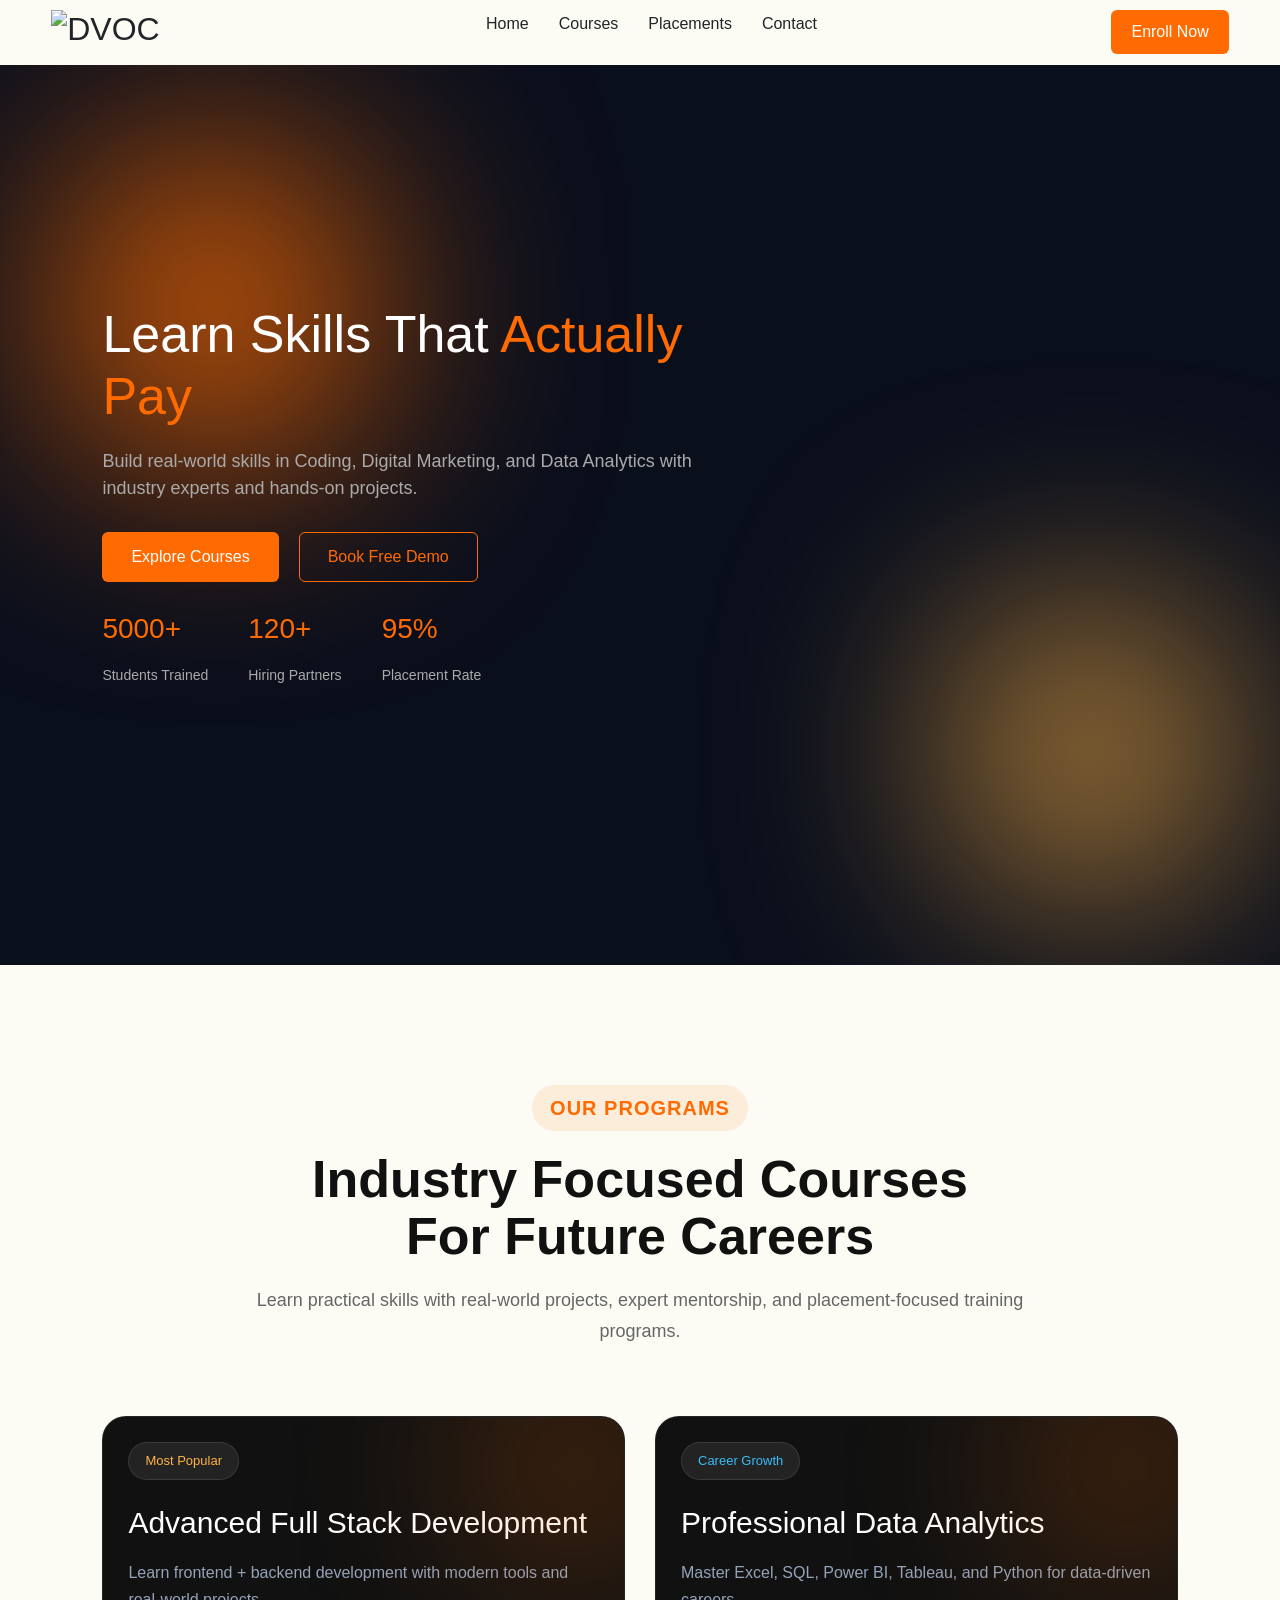
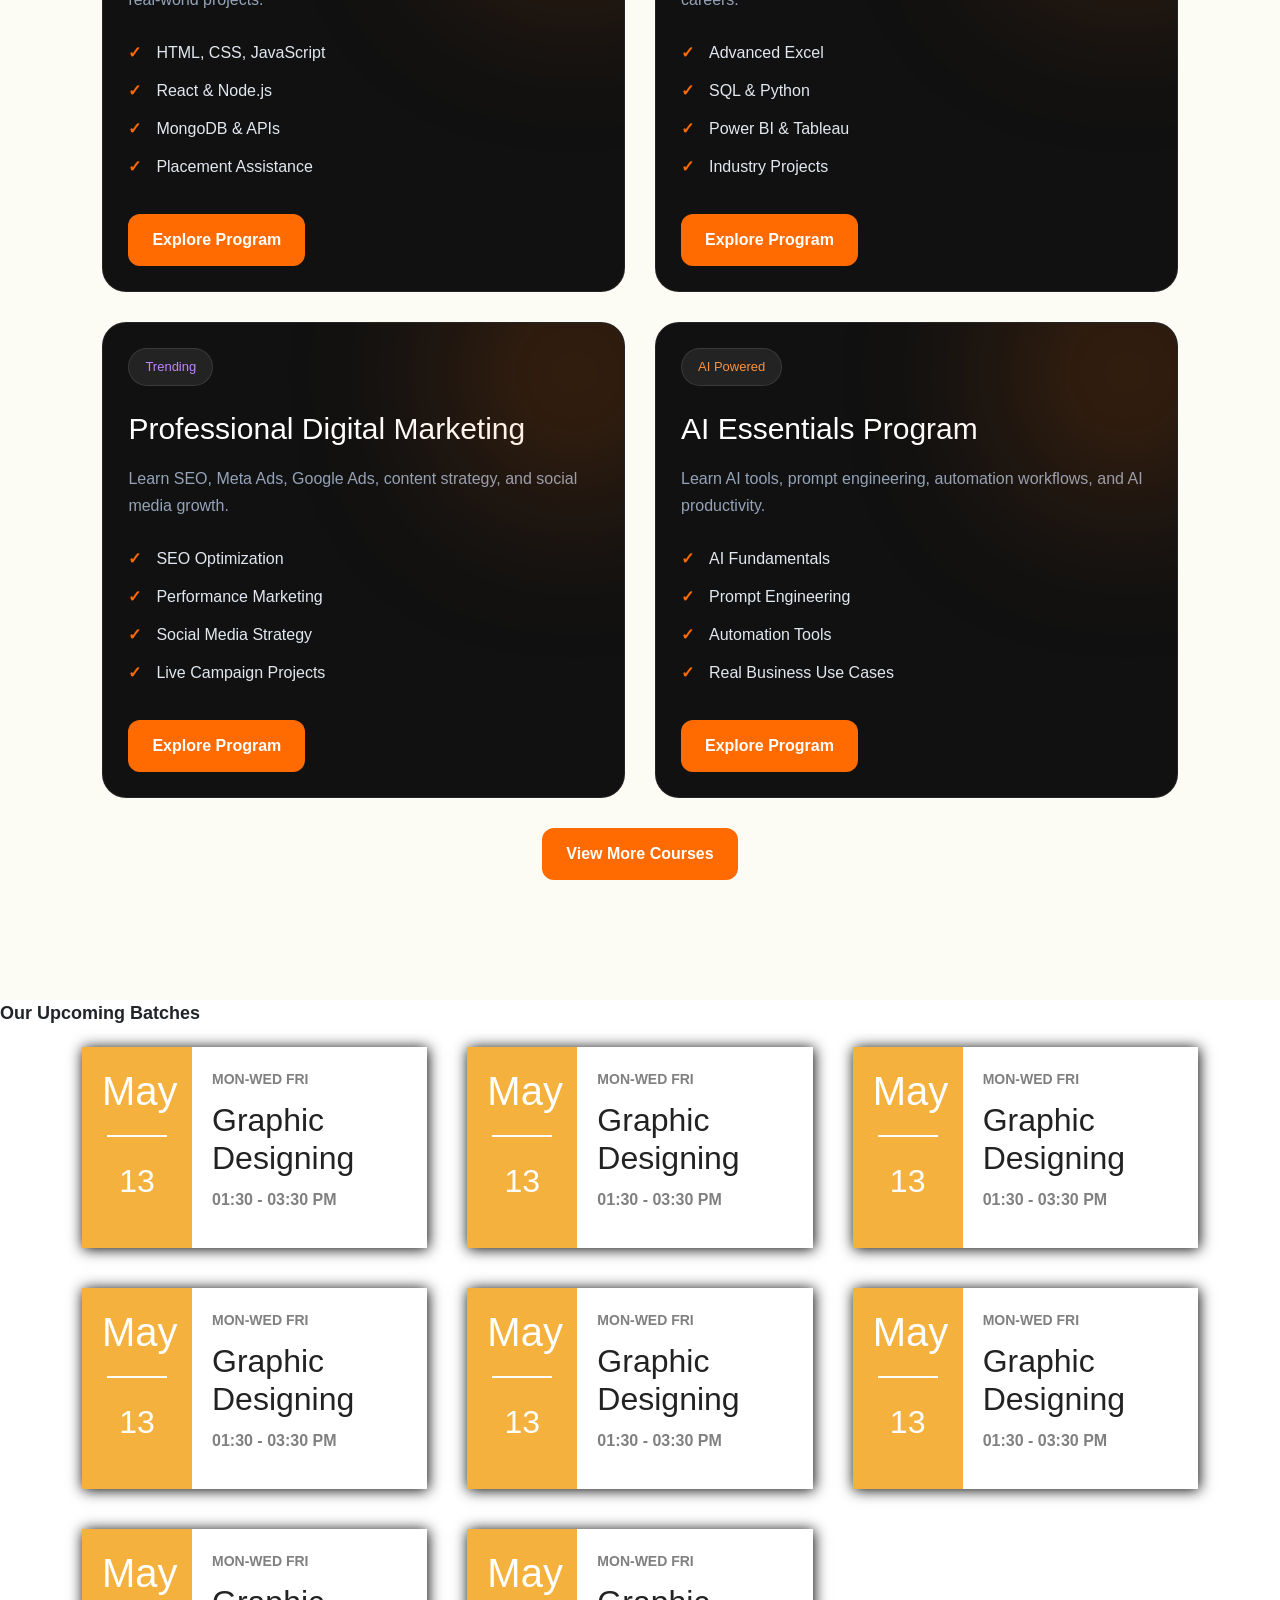
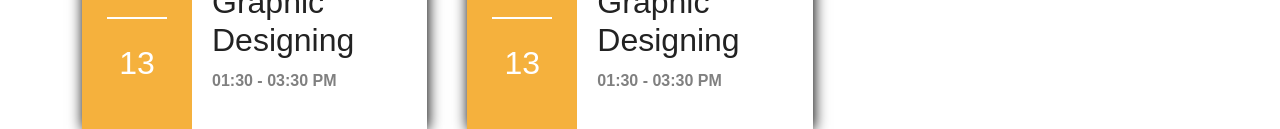
==== index.html @ ccff8cf5 "first commit" ====
<!doctype html>
<html lang="en">

<head>
  <meta charset="UTF-8" />
  <meta name="viewport" content="width=device-width, initial-scale=1.0" />
  <title>DVOC Institute</title>

  <!-- Google Font -->
  <link href="https://://fonts.googleapis.com/css2?family=Poppins:wght@300;400;600&display=swap" rel="stylesheet" />

  <!-- Bootstrap -->
  <link href="https://cdn.jsdelivr.net/npm/bootstrap@5.3.8/dist/css/bootstrap.min.css" rel="stylesheet" />

  <!-- Custom CSS -->
  <link rel="stylesheet" href="style.css" />
</head>

<body>
  <header>
    <!-- NAVBAR -->
    <nav class="navbar customContainer">
      <h2 class="logo">
        <img src="./assets/dvoc-LOGO_1-2-1024x877.png" alt="DVOC" />
      </h2>

      <ul class="nav-links">
        <li><a href="/">Home</a></li>
        <li><a href="/anotherPage.html">Courses</a></li>
        <li><a href="#">Placements</a></li>
        <li><a href="#">Contact</a></li>
      </ul>

      <a href="#" class="nav-btn">Enroll Now</a>
    </nav>
  </header>
  <!-- HERO SECTION -->
  <section class="hero">


    <!-- HERO CONTENT -->
    <div class="hero-container">
      <div class="hero-left">
        <h1>Learn Skills That <span>Actually Pay</span></h1>

        <p>
          Build real-world skills in Coding, Digital Marketing, and Data
          Analytics with industry experts and hands-on projects.
        </p>

        <!-- BUTTONS -->
        <div class="hero-buttons">
          <a href="#" class="btn primary">Explore Courses</a>
          <a href="#" class="btn secondary">Book Free Demo</a>
        </div>

        <!-- STATS -->
        <div class="hero-stats">
          <div>
            <h3>5000+</h3>
            <p>Students Trained</p>
          </div>

          <div>
            <h3>120+</h3>
            <p>Hiring Partners</p>
          </div>

          <div>
            <h3>95%</h3>
            <p>Placement Rate</p>
          </div>
        </div>
      </div>
    </div>

    <!-- BACKGROUND BLURS -->
    <div class="blur blur1"></div>
    <div class="blur blur2"></div>
  </section>

  <!-- COURSES SECTION -->
  <section class="courses">

    <div class="courses-top">
      <p class="tag">OUR PROGRAMS</p>
      <h2 class="section-title">
        Industry Focused Courses <br />
        For Future Careers
      </h2>

      <p class="section-subtitle">
        Learn practical skills with real-world projects, expert mentorship,
        and placement-focused training programs.
      </p>
    </div>

    <div class="courses-grid">

      <!-- CARD -->
      <div class="course-card">
        <div class="card-glow"></div>

        <span class="course-badge">Most Popular</span>

        <h3>Advanced Full Stack Development</h3>

        <p>
          Learn frontend + backend development with modern tools and
          real-world projects.
        </p>

        <ul>
          <li>HTML, CSS, JavaScript</li>
          <li>React & Node.js</li>
          <li>MongoDB & APIs</li>
          <li>Placement Assistance</li>
        </ul>

        <a href="#" class="course-btn">Explore Program</a>
      </div>

      <!-- CARD -->
      <div class="course-card">
        <div class="card-glow"></div>

        <span class="course-badge blue">Career Growth</span>

        <h3>Professional Data Analytics</h3>

        <p>
          Master Excel, SQL, Power BI, Tableau, and Python for data-driven
          careers.
        </p>

        <ul>
          <li>Advanced Excel</li>
          <li>SQL & Python</li>
          <li>Power BI & Tableau</li>
          <li>Industry Projects</li>
        </ul>

        <a href="#" class="course-btn">Explore Program</a>
      </div>

      <!-- CARD -->
      <div class="course-card">
        <div class="card-glow"></div>

        <span class="course-badge purple">Trending</span>

        <h3>Professional Digital Marketing</h3>

        <p>
          Learn SEO, Meta Ads, Google Ads, content strategy, and social media
          growth.
        </p>

        <ul>
          <li>SEO Optimization</li>
          <li>Performance Marketing</li>
          <li>Social Media Strategy</li>
          <li>Live Campaign Projects</li>
        </ul>

        <a href="#" class="course-btn">Explore Program</a>
      </div>

      <!-- CARD -->
      <div class="course-card">
        <div class="card-glow"></div>

        <span class="course-badge orange">AI Powered</span>

        <h3>AI Essentials Program</h3>

        <p>
          Learn AI tools, prompt engineering, automation workflows, and AI
          productivity.
        </p>

        <ul>
          <li>AI Fundamentals</li>
          <li>Prompt Engineering</li>
          <li>Automation Tools</li>
          <li>Real Business Use Cases</li>
        </ul>

        <a href="#" class="course-btn">Explore Program</a>
      </div>

    </div>
    <div class="moreCourses">
      <a href="./anotherPage.html" class="course-btn">
        View More Courses</a>
    </div>



  </section>


  <p class="batch-tag">Our Upcoming Batches</p>
  <!-- BATCHES -->
  <section class="batches container">


    <!-- CARD -->

    <div class="bat-card">
      <!-- LEFT DATE BOX -->
      <div class="date">

        <h1>May</h1>

        <div class="line"></div>

        <p>13</p>

      </div>

      <!-- RIGHT CONTENT -->
      <div class="content">

        <span>MON-WED FRI</span>

        <h2>Graphic Designing</h2>

        <p>01:30 - 03:30 PM</p>

      </div>
    </div>

    <div class="bat-card">
      <!-- LEFT DATE BOX -->
      <div class="date">

        <h1>May</h1>

        <div class="line"></div>

        <p>13</p>

      </div>


      <!-- RIGHT CONTENT -->
      <div class="content">

        <span>MON-WED FRI</span>

        <h2>Graphic Designing</h2>

        <p>01:30 - 03:30 PM</p>

      </div>
    </div>

    <div class="bat-card">

      <!-- LEFT DATE BOX -->
      <div class="date">

        <h1>May</h1>

        <div class="line"></div>

        <p>13</p>

      </div>

      <!-- RIGHT CONTENT -->
      <div class="content">

        <span>MON-WED FRI</span>

        <h2>Graphic Designing</h2>

        <p>01:30 - 03:30 PM</p>

      </div>

    </div>

    <div class="bat-card">
      <!-- LEFT DATE BOX -->
      <div class="date">

        <h1>May</h1>

        <div class="line"></div>

        <p>13</p>

      </div>

      <!-- RIGHT CONTENT -->
      <div class="content">

        <span>MON-WED FRI</span>

        <h2>Graphic Designing</h2>

        <p>01:30 - 03:30 PM</p>

      </div>
    </div>


    <div class="bat-card">
      <!-- LEFT DATE BOX -->
      <div class="date">

        <h1>May</h1>

        <div class="line"></div>

        <p>13</p>

      </div>

      <!-- RIGHT CONTENT -->
      <div class="content">

        <span>MON-WED FRI</span>

        <h2>Graphic Designing</h2>

        <p>01:30 - 03:30 PM</p>

      </div>
    </div>


    <div class="bat-card">
      <!-- LEFT DATE BOX -->
      <div class="date">

        <h1>May</h1>

        <div class="line"></div>

        <p>13</p>

      </div>

      <!-- RIGHT CONTENT -->
      <div class="content">

        <span>MON-WED FRI</span>

        <h2>Graphic Designing</h2>

        <p>01:30 - 03:30 PM</p>

      </div>
    </div>



    <div class="bat-card">
      <!-- LEFT DATE BOX -->
      <div class="date">

        <h1>May</h1>

        <div class="line"></div>

        <p>13</p>

      </div>

      <!-- RIGHT CONTENT -->
      <div class="content">

        <span>MON-WED FRI</span>

        <h2>Graphic Designing</h2>

        <p>01:30 - 03:30 PM</p>

      </div>
    </div>



    <div class="bat-card">
      <!-- LEFT DATE BOX -->
      <div class="date">

        <h1>May</h1>

        <div class="line"></div>

        <p>13</p>

      </div>

      <!-- RIGHT CONTENT -->
      <div class="content">

        <span>MON-WED FRI</span>

        <h2>Graphic Designing</h2>

        <p>01:30 - 03:30 PM</p>

      </div>
    </div>


  </section>

  <!-- Bootstrap JS -->
  <script src="https://cdn.jsdelivr.net/npm/bootstrap@5.3.8/dist/js/bootstrap.bundle.min.js"></script>
</body>

</html>
---- style.css ----
/* RESET */
* {
    margin: 0;
    padding: 0;
    box-sizing: border-box;
}


.root {
    --backgroundcolor: #ff6b00;
    --backgroundColor2: #ffb347;
    --backGroundColor3: #0a0f1c;
    --bgColor: #FCFBF4;
}

body {
    font-family: 'Poppins', sans-serif;
    overflow-x: hidden;
}

/* ================= HERO ================= */

.hero {
    position: relative;
    background: #0a0f1c;
    color: white;
    overflow: hidden;

    /* UPDATED */
    min-height: 100vh;

    display: flex;
    flex-direction: column;

}

/* NAVBAR */
header {
    position: sticky;
    top: 0;
    z-index: 100;
    background-color: #FCFBF4;
}

.navbar {
    display: flex;
    align-items: center;
    justify-content: space-between;
    z-index: 2;

}

.customContainer {
    margin-inline: 4vw;
}

.logo img {
    height: 90px;
}

.nav-links {
    display: flex;
    gap: 30px;
    list-style: none;
}

.nav-links a {
    text-decoration: none;
    color: inherit;
    transition: 0.3s;
}


.nav-links li a:hover {
    text-decoration: underline;
    font-weight: 500;
}



/* NAV BUTTON */
.nav-btn {
    background: #ff6b00;
    padding: 10px 20px;
    border-radius: 6px;
    text-decoration: none;
    color: white;
    font-weight: 500;
    transition: 0.3s;
}

.nav-btn:hover {
    background: #e65c00;
}

/* HERO CONTENT */
.hero-container {

    /* UPDATED */
    flex: 1;

    display: flex;
    align-items: center;

    padding: 40px 8vw 60px;
    position: relative;
    z-index: 2;
}

.hero-left {
    max-width: 600px;
}

.hero-left h1 {
    font-size: 52px;
    line-height: 1.2;
}

.hero-left span {
    color: #ff6b00;
}

.hero-left p {
    margin: 20px 0;
    color: #aaa;
    font-size: 18px;
}

/* BUTTONS */
.hero-buttons {
    display: flex;
    gap: 20px;
    margin: 30px 0;
    flex-wrap: wrap;
}

.btn {
    padding: 12px 28px;
    border-radius: 6px;
    text-decoration: none;
    font-weight: 500;
}

.primary {
    background: #ff6b00;
    color: white;
}

.primary:hover {
    background: #e65c00;
}

.secondary {
    border: 1px solid #ff6b00;
    color: #ff6b00;
}

.secondary:hover {
    background: #ff6b00;
    color: white;
}

/* STATS */
.hero-stats {
    display: flex;
    gap: 40px;
    margin-top: 20px;
    flex-wrap: wrap;
}

.hero-stats h3 {
    color: #ff6b00;
    font-size: 28px;
}

.hero-stats p {
    font-size: 14px;
    color: #aaa;
}

/* BACKGROUND BLUR */
.blur {
    position: absolute;
    border-radius: 50%;
    filter: blur(120px);
    z-index: 0;
}

.blur1 {
    width: 300px;
    height: 300px;
    background: #ff6b00;
    top: 10%;
    left: 5%;
}

.blur2 {
    width: 250px;
    height: 250px;
    background: #ffb347;
    bottom: 10%;
    right: 5%;
}

/* ================= COURSES ================= */

.courses {
    background: #FCFBF4;
    padding: 120px 8vw;
    position: relative;
    overflow: hidden;
}

/* TOP */
.courses-top {
    text-align: center;
    max-width: 800px;
    margin: auto;
    margin-bottom: 70px;
}

.tag {

    display: inline-block;
    background: rgba(255, 107, 0, 0.1);
    color: #ff6b00;
    padding: 8px 18px;
    border-radius: 100px;
    font-size: 20px;
    font-weight: 600;
    letter-spacing: 1px;
    margin-bottom: 20px;
}

.section-title {
    font-size: 52px;
    line-height: 1.1;
    font-weight: 700;
    color: #111;
}

.section-subtitle {
    margin-top: 20px;
    color: #666;
    font-size: 18px;
    line-height: 1.7;
}

/* GRID */
.courses-grid {
    display: grid;
    grid-template-columns: repeat(2, 1fr);
    gap: 30px;
}

/* CARD */
.course-card {
    position: relative;
    background-color: var(--backgroundcolor);
    background-color: var(--backgroundColor2);
    background-color: #111;
    color: white;
    border-radius: 24px;
    padding: 25px;
    overflow: hidden;
    transition: 0.4s ease;
    border: 1px solid rgba(255, 255, 255, 0.08);
}

.course-card:hover {
    transform: translateY(-8px);
}

/* GLOW */
.card-glow {
    position: absolute;
    width: 220px;
    height: 220px;
    background: rgba(255, 107, 0, 0.25);
    filter: blur(90px);
    top: -60px;
    right: -60px;
    border-radius: 50%;
}

/* BADGE */
.course-badge {
    display: inline-block;
    background: rgba(255, 255, 255, 0.08);
    padding: 8px 16px;
    border-radius: 100px;
    font-size: 13px;
    margin-bottom: 25px;
    color: #ffb347;
    border: 1px solid rgba(255, 255, 255, 0.1);
}

.course-badge.blue {
    color: #38bdf8;
}

.course-badge.purple {
    color: #c084fc;
}

.course-badge.orange {
    color: #fb923c;
}

/* TEXT */
.course-card h3 {
    font-size: 30px;
    margin-bottom: 18px;
    line-height: 1.2;
}

.course-card p {
    color: #94a3b8;
    line-height: 1.7;
    margin-bottom: 28px;
}

/* LIST */
.course-card ul {
    list-style: none;
    margin-bottom: 35px;
    padding-left: 0;
}

.course-card ul li {
    margin-bottom: 14px;
    color: #e2e8f0;
    position: relative;
    padding-left: 28px;
}

.course-card ul li::before {
    content: "✓";
    position: absolute;
    left: 0;
    color: #ff6b00;
    font-weight: bold;
}

/* Extra Courses Pagee */

.moreCourses {

    /* text-align: center;
    max-width: 800px;
    margin: auto;
    margin-bottom: 70px;


    text-align: center;
    background: #ff6b00;
    font-weight: 300;
    padding: 14px 10px;
    border-radius: 12px;
 */

    text-align: center;
    margin-top: 30px;

}

/* BUTTON */
.course-btn {
    display: inline-flex;
    align-items: center;
    justify-content: center;

    padding: 14px 24px;
    border-radius: 12px;

    background: #ff6b00;
    color: white;
    text-decoration: none;
    font-weight: 600;

    transition: 0.3s;
}

.course-btn:hover {
    background: #e65c00;
    transform: scale(1.03);
}


/* UpComing Batches */
.batches {
    width: 100%;
    display: grid;
    grid-template-columns: repeat(auto-fit, minmax(300px, 1fr));
    gap: 40px;
}

.bat-card {
    display: flex;
    box-shadow: 1px 1px 0.85rem black;
}

/* TOP TEXT */
.batch-tag {
    font-size: 18px;
    font-weight: bold;

    margin-bottom: 20px;
}


/* CARD */
.upcoming-batch {
    display: flex;

    width: 350px;

    background: white;

    border-radius: 8px;

    overflow: hidden;

    box-shadow: 0 4px 10px rgba(0, 0, 0, 0.1);
}


/* LEFT DATE BOX */
.date {
    background: #f5b13d;

    color: white;

    width: 110px;

    padding: 20px;

    text-align: center;
}


/* MONTH */
.date h1 {
    font-size: 40px;

    margin-bottom: 20px;
}


/* WHITE LINE */
.line {
    width: 60px;
    height: 2px;
    background: white;
    margin: 0 auto 20px;
}


/* DATE NUMBER */
.date p {
    font-size: 32px;
}


/* RIGHT CONTENT */
.content {
    padding: 20px;
    flex: 1;
}


/* DAYS TEXT */
.content span {
    font-size: 14px;
    color: gray;
    font-weight: bold;
}


/* TITLE */
.content h2 {
    font-size: 32px;
    margin: 10px 0;
    color: #222;
}


/* TIME */
.content p {
    color: gray;
    font-weight: bold;
}


/* RESPONSIVE */
@media(max-width: 992px) {

    .courses-grid {
        grid-template-columns: 1fr;
    }

    .section-title {
        font-size: 40px;
    }
}

@media(max-width: 768px) {

    .courses {
        padding: 80px 20px;
    }

    .section-title {
        font-size: 32px;
    }

    .section-subtitle {
        font-size: 16px;
    }

    .course-card {
        padding: 30px;
    }

    .course-card h3 {
        font-size: 24px;
    }
}

/* ================= RESPONSIVE ================= */

@media(max-width: 992px) {

    .hero-container {
        text-align: center;
        justify-content: center;
    }

    .hero-buttons {
        justify-content: center;
    }

    .hero-stats {
        justify-content: center;
    }

    .hero-left h1 {
        font-size: 40px;
    }
}

@media(max-width: 768px) {

    .hero {
        min-height: auto;
        padding-bottom: 60px;
    }

    .navbar {
        flex-direction: column;
        gap: 15px;
    }

    .nav-links {
        flex-wrap: wrap;
        justify-content: center;
        gap: 15px;
    }

    .hero-left h1 {
        font-size: 30px;
    }

    .hero-left p {
        font-size: 16px;
    }

    .courses {
        padding: 60px 20px;
    }

    .section-title {
        font-size: 26px;
    }

    .course-card {
        min-width: 240px;
    }
}

@media(max-width: 480px) {

    .hero-left h1 {
        font-size: 24px;
    }

    .nav-btn {
        padding: 8px 16px;
        font-size: 14px;
    }

    .hero-stats {
        gap: 20px;
    }

    .hero-stats h3 {
        font-size: 22px;
    }
}
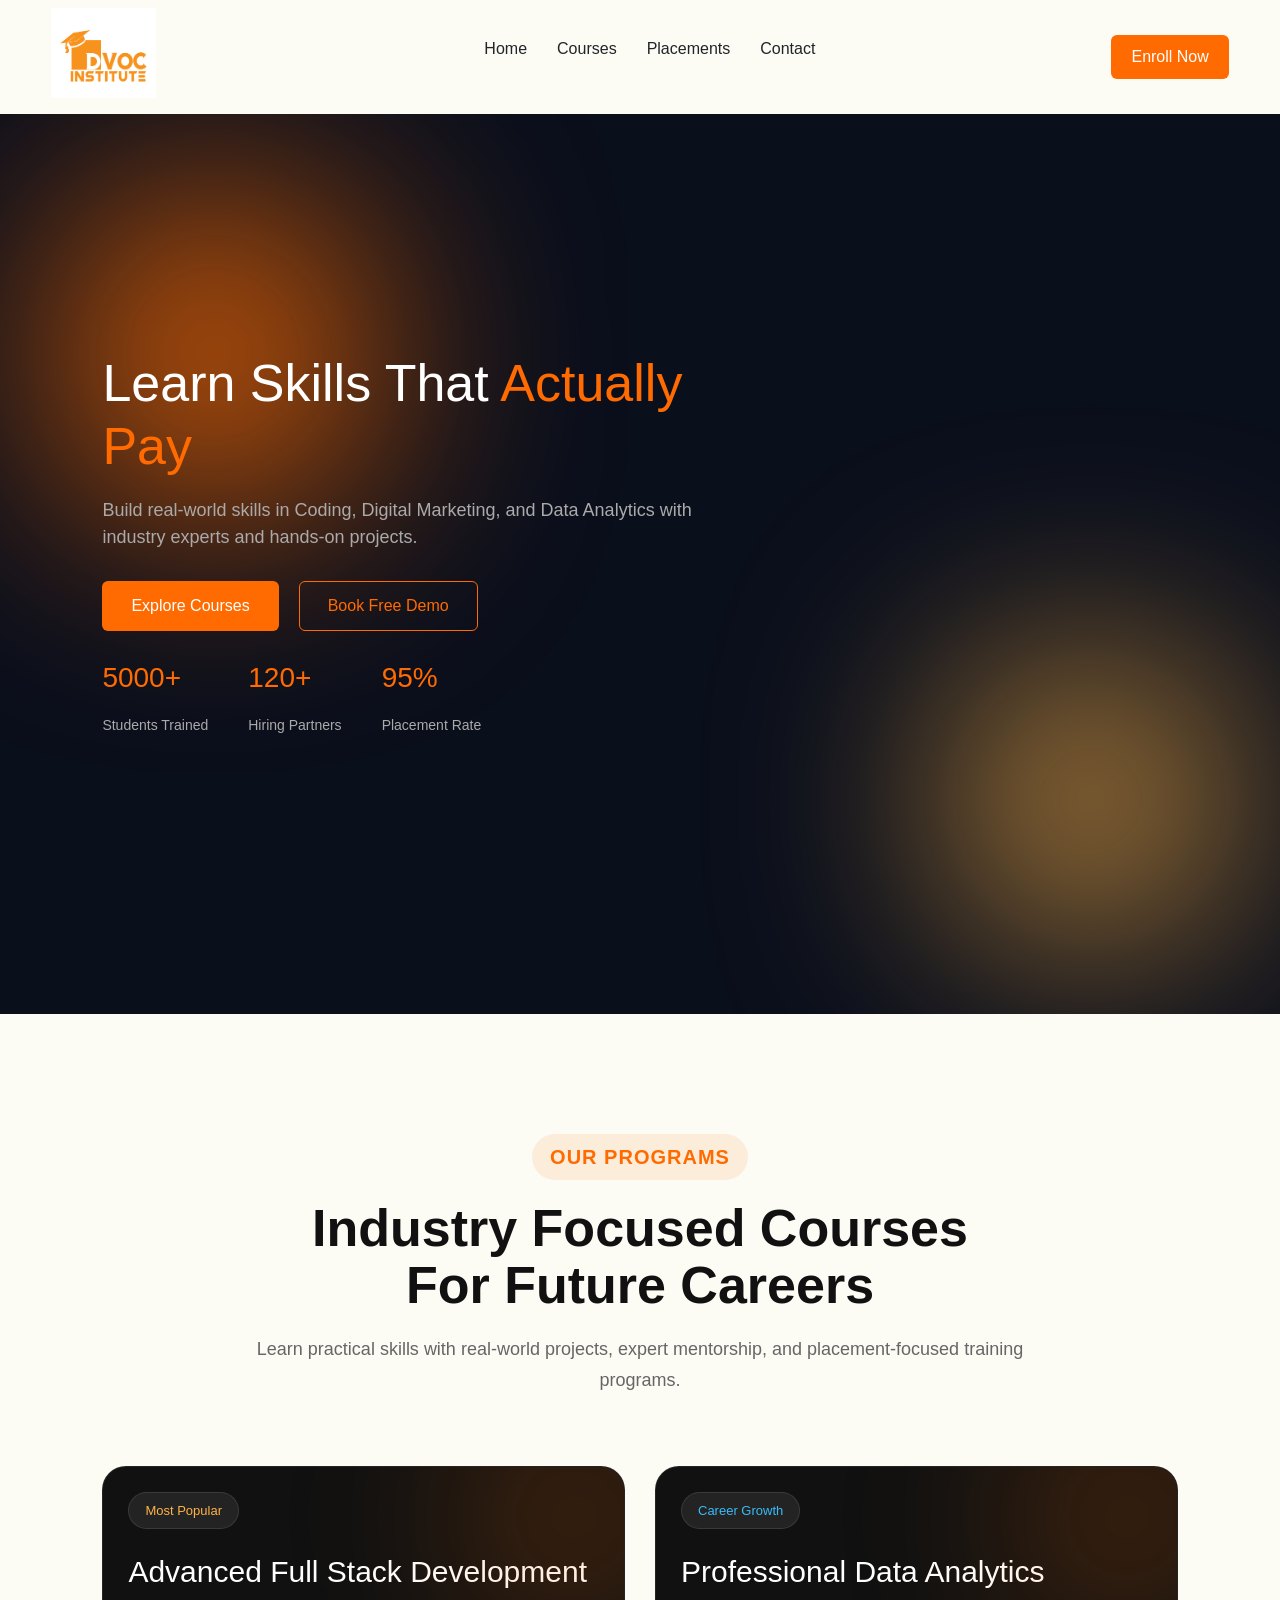
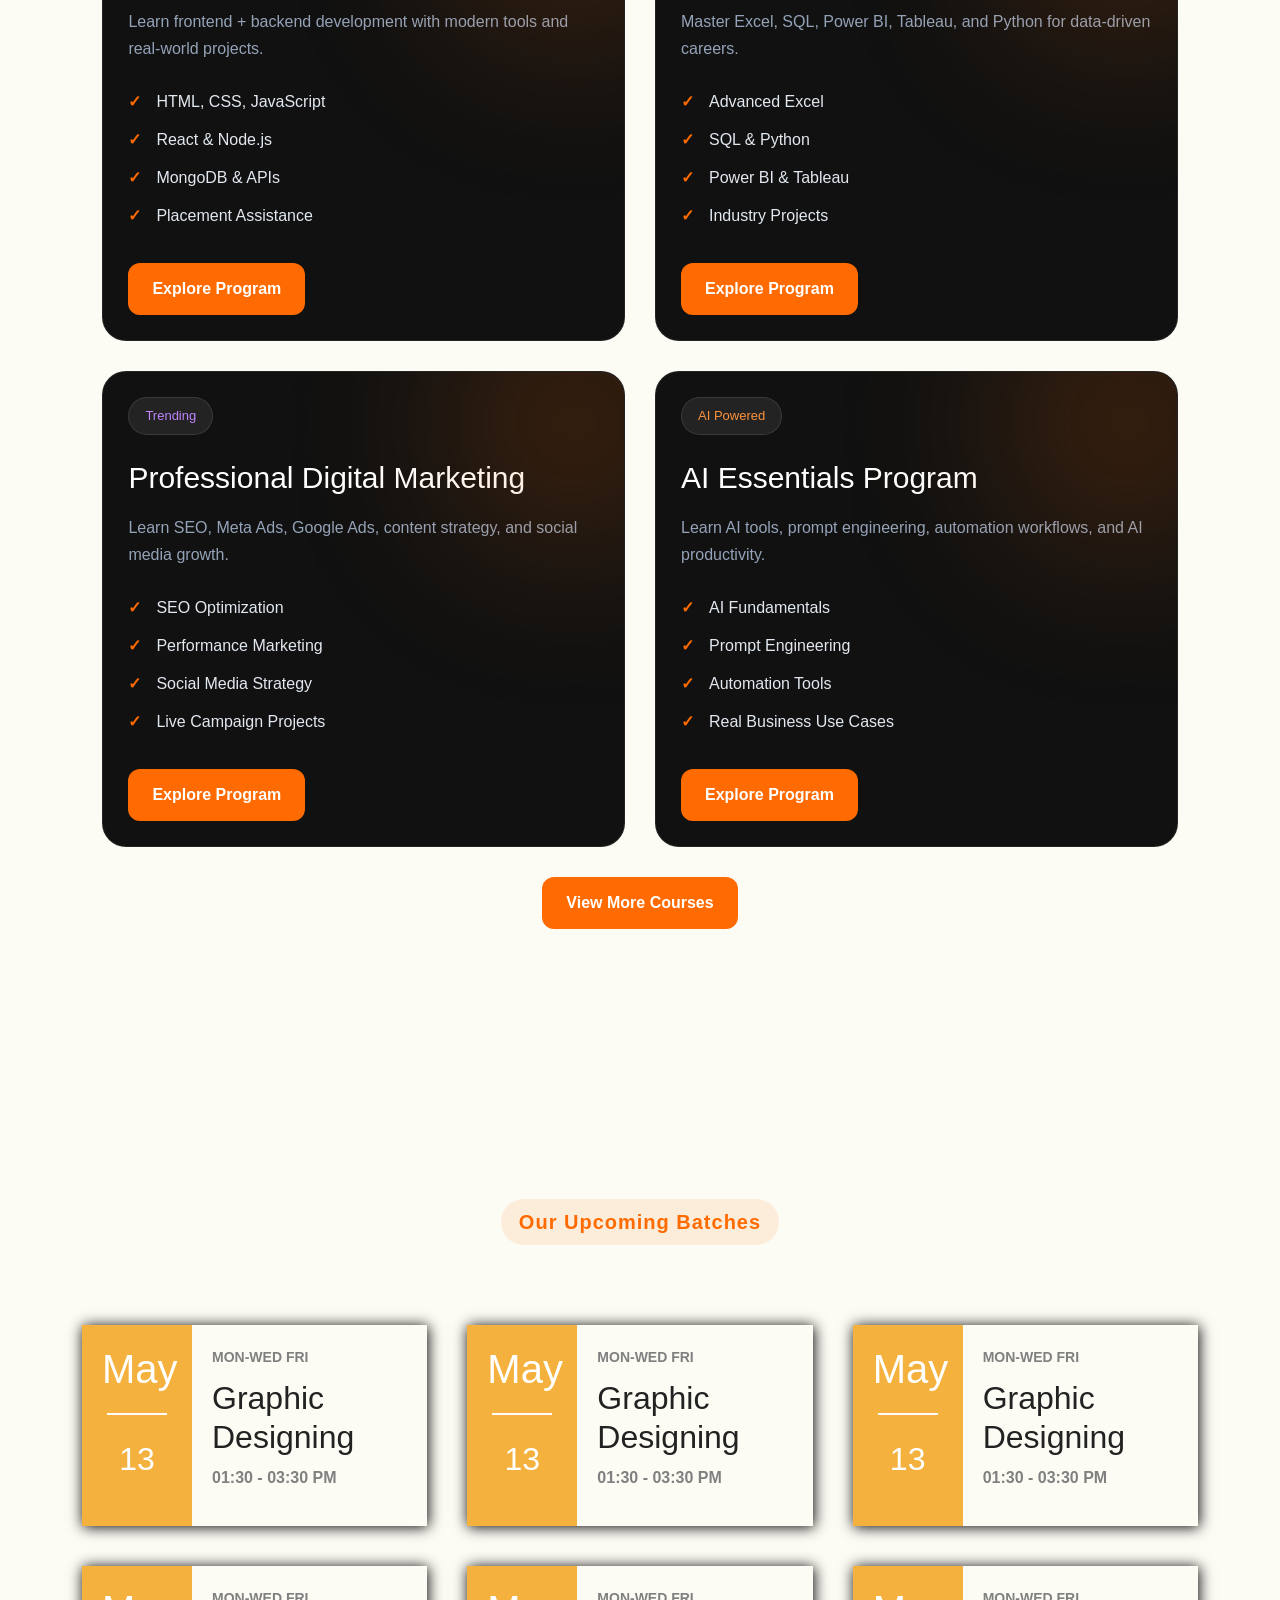
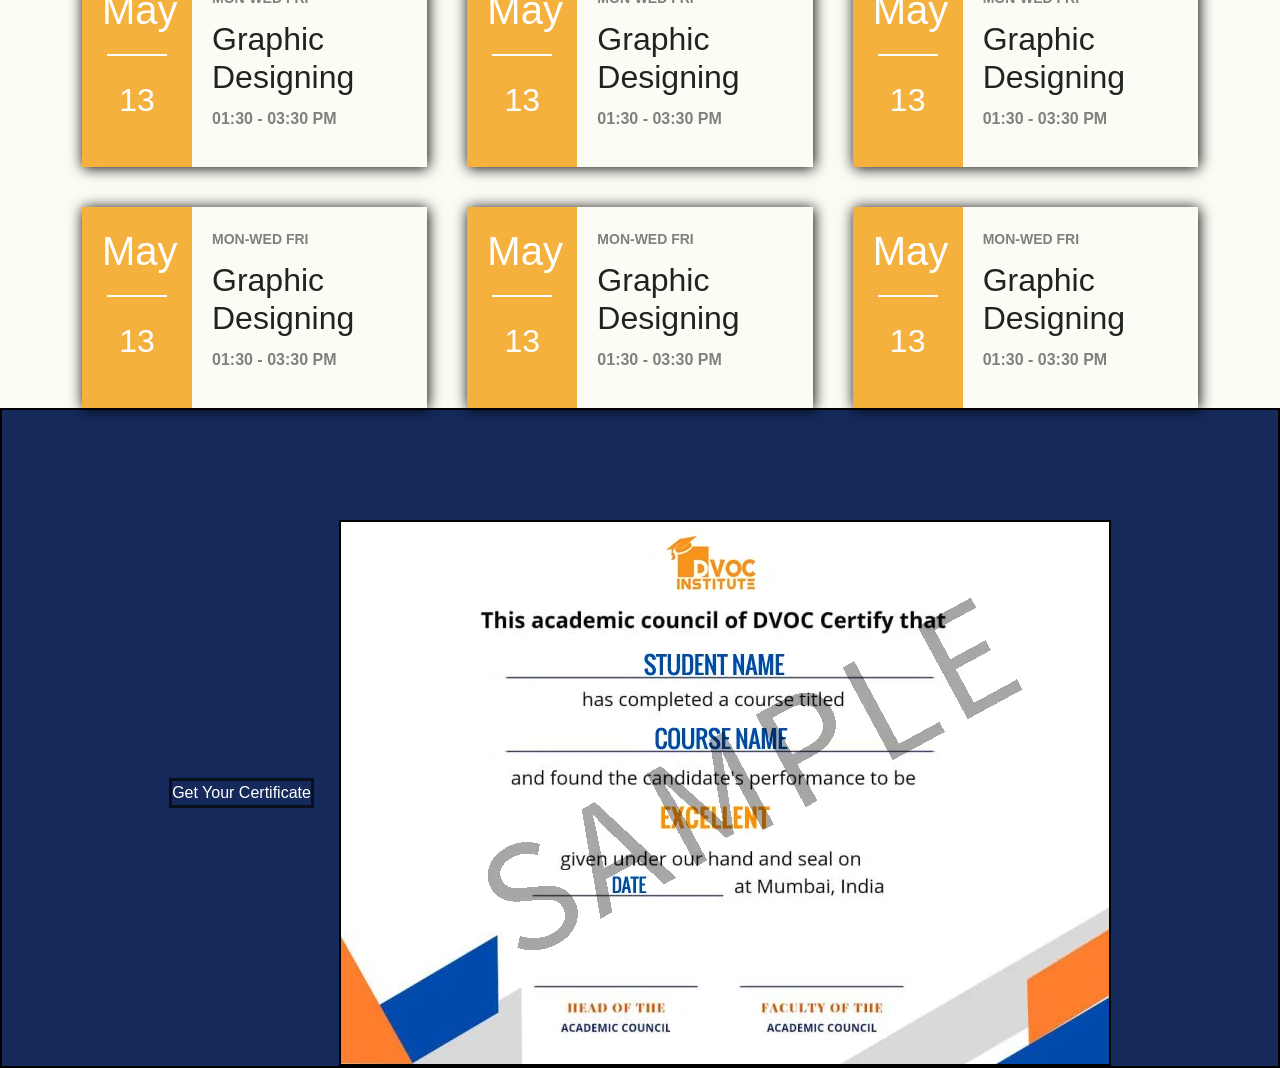
==== commit 9dd8d917: "Get your Certifcate base started" ====
--- a/index.html
+++ b/index.html
@@ -1,418 +1,359 @@
 <!doctype html>
 <html lang="en">
-
-<head>
-  <meta charset="UTF-8" />
-  <meta name="viewport" content="width=device-width, initial-scale=1.0" />
-  <title>DVOC Institute</title>
-
-  <!-- Google Font -->
-  <link href="https://://fonts.googleapis.com/css2?family=Poppins:wght@300;400;600&display=swap" rel="stylesheet" />
-
-  <!-- Bootstrap -->
-  <link href="https://cdn.jsdelivr.net/npm/bootstrap@5.3.8/dist/css/bootstrap.min.css" rel="stylesheet" />
-
-  <!-- Custom CSS -->
-  <link rel="stylesheet" href="style.css" />
-</head>
-
-<body>
-  <header>
-    <!-- NAVBAR -->
-    <nav class="navbar customContainer">
-      <h2 class="logo">
-        <img src="./assets/dvoc-LOGO_1-2-1024x877.png" alt="DVOC" />
-      </h2>
-
-      <ul class="nav-links">
-        <li><a href="/">Home</a></li>
-        <li><a href="/anotherPage.html">Courses</a></li>
-        <li><a href="#">Placements</a></li>
-        <li><a href="#">Contact</a></li>
-      </ul>
-
-      <a href="#" class="nav-btn">Enroll Now</a>
-    </nav>
-  </header>
-  <!-- HERO SECTION -->
-  <section class="hero">
-
-
-    <!-- HERO CONTENT -->
-    <div class="hero-container">
-      <div class="hero-left">
-        <h1>Learn Skills That <span>Actually Pay</span></h1>
-
-        <p>
-          Build real-world skills in Coding, Digital Marketing, and Data
-          Analytics with industry experts and hands-on projects.
+  <head>
+    <meta charset="UTF-8" />
+    <meta name="viewport" content="width=device-width, initial-scale=1.0" />
+    <title>DVOC Institute</title>
+
+    <!-- Google Font -->
+    <link
+      href="https://://fonts.googleapis.com/css2?family=Poppins:wght@300;400;600&display=swap"
+      rel="stylesheet"
+    />
+
+    <!-- Bootstrap -->
+    <link
+      href="https://cdn.jsdelivr.net/npm/bootstrap@5.3.8/dist/css/bootstrap.min.css"
+      rel="stylesheet"
+    />
+
+    <!-- Custom CSS -->
+    <link rel="stylesheet" href="style.css" />
+  </head>
+
+  <body>
+    <header>
+      <!-- NAVBAR -->
+      <nav class="navbar customContainer">
+        <h2 class="logo">
+          <img src="./assets/dvoc-LOGO_1-2-1024x877.png" alt="DVOC" />
+        </h2>
+
+        <ul class="nav-links">
+          <li><a href="/">Home</a></li>
+          <li><a href="/anotherPage.html">Courses</a></li>
+          <li><a href="#">Placements</a></li>
+          <li><a href="#">Contact</a></li>
+        </ul>
+
+        <a href="#" class="nav-btn">Enroll Now</a>
+      </nav>
+    </header>
+    <!-- HERO SECTION -->
+    <section class="hero">
+      <!-- HERO CONTENT -->
+      <div class="hero-container">
+        <div class="hero-left">
+          <h1>Learn Skills That <span>Actually Pay</span></h1>
+
+          <p>
+            Build real-world skills in Coding, Digital Marketing, and Data
+            Analytics with industry experts and hands-on projects.
+          </p>
+
+          <!-- BUTTONS -->
+          <div class="hero-buttons">
+            <a href="#" class="btn primary">Explore Courses</a>
+            <a href="#" class="btn secondary">Book Free Demo</a>
+          </div>
+
+          <!-- STATS -->
+          <div class="hero-stats">
+            <div>
+              <h3>5000+</h3>
+              <p>Students Trained</p>
+            </div>
+
+            <div>
+              <h3>120+</h3>
+              <p>Hiring Partners</p>
+            </div>
+
+            <div>
+              <h3>95%</h3>
+              <p>Placement Rate</p>
+            </div>
+          </div>
+        </div>
+      </div>
+
+      <!-- BACKGROUND BLURS -->
+      <div class="blur blur1"></div>
+      <div class="blur blur2"></div>
+    </section>
+
+    <!-- COURSES SECTION -->
+    <section class="courses">
+      <div class="courses-top">
+        <p class="tag">OUR PROGRAMS</p>
+        <h2 class="section-title">
+          Industry Focused Courses <br />
+          For Future Careers
+        </h2>
+
+        <p class="section-subtitle">
+          Learn practical skills with real-world projects, expert mentorship,
+          and placement-focused training programs.
         </p>
-
-        <!-- BUTTONS -->
-        <div class="hero-buttons">
-          <a href="#" class="btn primary">Explore Courses</a>
-          <a href="#" class="btn secondary">Book Free Demo</a>
-        </div>
-
-        <!-- STATS -->
-        <div class="hero-stats">
-          <div>
-            <h3>5000+</h3>
-            <p>Students Trained</p>
-          </div>
-
-          <div>
-            <h3>120+</h3>
-            <p>Hiring Partners</p>
-          </div>
-
-          <div>
-            <h3>95%</h3>
-            <p>Placement Rate</p>
-          </div>
-        </div>
-      </div>
-    </div>
-
-    <!-- BACKGROUND BLURS -->
-    <div class="blur blur1"></div>
-    <div class="blur blur2"></div>
-  </section>
-
-  <!-- COURSES SECTION -->
-  <section class="courses">
-
-    <div class="courses-top">
-      <p class="tag">OUR PROGRAMS</p>
-      <h2 class="section-title">
-        Industry Focused Courses <br />
-        For Future Careers
-      </h2>
-
-      <p class="section-subtitle">
-        Learn practical skills with real-world projects, expert mentorship,
-        and placement-focused training programs.
-      </p>
-    </div>
-
-    <div class="courses-grid">
-
-      <!-- CARD -->
-      <div class="course-card">
-        <div class="card-glow"></div>
-
-        <span class="course-badge">Most Popular</span>
-
-        <h3>Advanced Full Stack Development</h3>
-
-        <p>
-          Learn frontend + backend development with modern tools and
-          real-world projects.
-        </p>
-
-        <ul>
-          <li>HTML, CSS, JavaScript</li>
-          <li>React & Node.js</li>
-          <li>MongoDB & APIs</li>
-          <li>Placement Assistance</li>
-        </ul>
-
-        <a href="#" class="course-btn">Explore Program</a>
-      </div>
-
-      <!-- CARD -->
-      <div class="course-card">
-        <div class="card-glow"></div>
-
-        <span class="course-badge blue">Career Growth</span>
-
-        <h3>Professional Data Analytics</h3>
-
-        <p>
-          Master Excel, SQL, Power BI, Tableau, and Python for data-driven
-          careers.
-        </p>
-
-        <ul>
-          <li>Advanced Excel</li>
-          <li>SQL & Python</li>
-          <li>Power BI & Tableau</li>
-          <li>Industry Projects</li>
-        </ul>
-
-        <a href="#" class="course-btn">Explore Program</a>
-      </div>
-
-      <!-- CARD -->
-      <div class="course-card">
-        <div class="card-glow"></div>
-
-        <span class="course-badge purple">Trending</span>
-
-        <h3>Professional Digital Marketing</h3>
-
-        <p>
-          Learn SEO, Meta Ads, Google Ads, content strategy, and social media
-          growth.
-        </p>
-
-        <ul>
-          <li>SEO Optimization</li>
-          <li>Performance Marketing</li>
-          <li>Social Media Strategy</li>
-          <li>Live Campaign Projects</li>
-        </ul>
-
-        <a href="#" class="course-btn">Explore Program</a>
-      </div>
-
-      <!-- CARD -->
-      <div class="course-card">
-        <div class="card-glow"></div>
-
-        <span class="course-badge orange">AI Powered</span>
-
-        <h3>AI Essentials Program</h3>
-
-        <p>
-          Learn AI tools, prompt engineering, automation workflows, and AI
-          productivity.
-        </p>
-
-        <ul>
-          <li>AI Fundamentals</li>
-          <li>Prompt Engineering</li>
-          <li>Automation Tools</li>
-          <li>Real Business Use Cases</li>
-        </ul>
-
-        <a href="#" class="course-btn">Explore Program</a>
-      </div>
-
-    </div>
-    <div class="moreCourses">
-      <a href="./anotherPage.html" class="course-btn">
-        View More Courses</a>
-    </div>
-
-
-
-  </section>
-
-
-  <p class="batch-tag">Our Upcoming Batches</p>
-  <!-- BATCHES -->
-  <section class="batches container">
-
-
-    <!-- CARD -->
-
-    <div class="bat-card">
-      <!-- LEFT DATE BOX -->
-      <div class="date">
-
-        <h1>May</h1>
-
-        <div class="line"></div>
-
-        <p>13</p>
-
-      </div>
-
-      <!-- RIGHT CONTENT -->
-      <div class="content">
-
-        <span>MON-WED FRI</span>
-
-        <h2>Graphic Designing</h2>
-
-        <p>01:30 - 03:30 PM</p>
-
-      </div>
-    </div>
-
-    <div class="bat-card">
-      <!-- LEFT DATE BOX -->
-      <div class="date">
-
-        <h1>May</h1>
-
-        <div class="line"></div>
-
-        <p>13</p>
-
-      </div>
-
-
-      <!-- RIGHT CONTENT -->
-      <div class="content">
-
-        <span>MON-WED FRI</span>
-
-        <h2>Graphic Designing</h2>
-
-        <p>01:30 - 03:30 PM</p>
-
-      </div>
-    </div>
-
-    <div class="bat-card">
-
-      <!-- LEFT DATE BOX -->
-      <div class="date">
-
-        <h1>May</h1>
-
-        <div class="line"></div>
-
-        <p>13</p>
-
-      </div>
-
-      <!-- RIGHT CONTENT -->
-      <div class="content">
-
-        <span>MON-WED FRI</span>
-
-        <h2>Graphic Designing</h2>
-
-        <p>01:30 - 03:30 PM</p>
-
-      </div>
-
-    </div>
-
-    <div class="bat-card">
-      <!-- LEFT DATE BOX -->
-      <div class="date">
-
-        <h1>May</h1>
-
-        <div class="line"></div>
-
-        <p>13</p>
-
-      </div>
-
-      <!-- RIGHT CONTENT -->
-      <div class="content">
-
-        <span>MON-WED FRI</span>
-
-        <h2>Graphic Designing</h2>
-
-        <p>01:30 - 03:30 PM</p>
-
-      </div>
-    </div>
-
-
-    <div class="bat-card">
-      <!-- LEFT DATE BOX -->
-      <div class="date">
-
-        <h1>May</h1>
-
-        <div class="line"></div>
-
-        <p>13</p>
-
-      </div>
-
-      <!-- RIGHT CONTENT -->
-      <div class="content">
-
-        <span>MON-WED FRI</span>
-
-        <h2>Graphic Designing</h2>
-
-        <p>01:30 - 03:30 PM</p>
-
-      </div>
-    </div>
-
-
-    <div class="bat-card">
-      <!-- LEFT DATE BOX -->
-      <div class="date">
-
-        <h1>May</h1>
-
-        <div class="line"></div>
-
-        <p>13</p>
-
-      </div>
-
-      <!-- RIGHT CONTENT -->
-      <div class="content">
-
-        <span>MON-WED FRI</span>
-
-        <h2>Graphic Designing</h2>
-
-        <p>01:30 - 03:30 PM</p>
-
-      </div>
-    </div>
-
-
-
-    <div class="bat-card">
-      <!-- LEFT DATE BOX -->
-      <div class="date">
-
-        <h1>May</h1>
-
-        <div class="line"></div>
-
-        <p>13</p>
-
-      </div>
-
-      <!-- RIGHT CONTENT -->
-      <div class="content">
-
-        <span>MON-WED FRI</span>
-
-        <h2>Graphic Designing</h2>
-
-        <p>01:30 - 03:30 PM</p>
-
-      </div>
-    </div>
-
-
-
-    <div class="bat-card">
-      <!-- LEFT DATE BOX -->
-      <div class="date">
-
-        <h1>May</h1>
-
-        <div class="line"></div>
-
-        <p>13</p>
-
-      </div>
-
-      <!-- RIGHT CONTENT -->
-      <div class="content">
-
-        <span>MON-WED FRI</span>
-
-        <h2>Graphic Designing</h2>
-
-        <p>01:30 - 03:30 PM</p>
-
-      </div>
-    </div>
-
-
-  </section>
-
-  <!-- Bootstrap JS -->
-  <script src="https://cdn.jsdelivr.net/npm/bootstrap@5.3.8/dist/js/bootstrap.bundle.min.js"></script>
-</body>
-
-</html>+      </div>
+
+      <div class="courses-grid">
+        <!-- CARD -->
+        <div class="course-card">
+          <div class="card-glow"></div>
+
+          <span class="course-badge">Most Popular</span>
+
+          <h3>Advanced Full Stack Development</h3>
+
+          <p>
+            Learn frontend + backend development with modern tools and
+            real-world projects.
+          </p>
+
+          <ul>
+            <li>HTML, CSS, JavaScript</li>
+            <li>React & Node.js</li>
+            <li>MongoDB & APIs</li>
+            <li>Placement Assistance</li>
+          </ul>
+
+          <a href="#" class="course-btn">Explore Program</a>
+        </div>
+
+        <!-- CARD -->
+        <div class="course-card">
+          <div class="card-glow"></div>
+
+          <span class="course-badge blue">Career Growth</span>
+
+          <h3>Professional Data Analytics</h3>
+
+          <p>
+            Master Excel, SQL, Power BI, Tableau, and Python for data-driven
+            careers.
+          </p>
+
+          <ul>
+            <li>Advanced Excel</li>
+            <li>SQL & Python</li>
+            <li>Power BI & Tableau</li>
+            <li>Industry Projects</li>
+          </ul>
+
+          <a href="#" class="course-btn">Explore Program</a>
+        </div>
+
+        <!-- CARD -->
+        <div class="course-card">
+          <div class="card-glow"></div>
+
+          <span class="course-badge purple">Trending</span>
+
+          <h3>Professional Digital Marketing</h3>
+
+          <p>
+            Learn SEO, Meta Ads, Google Ads, content strategy, and social media
+            growth.
+          </p>
+
+          <ul>
+            <li>SEO Optimization</li>
+            <li>Performance Marketing</li>
+            <li>Social Media Strategy</li>
+            <li>Live Campaign Projects</li>
+          </ul>
+
+          <a href="#" class="course-btn">Explore Program</a>
+        </div>
+
+        <!-- CARD -->
+        <div class="course-card">
+          <div class="card-glow"></div>
+
+          <span class="course-badge orange">AI Powered</span>
+
+          <h3>AI Essentials Program</h3>
+
+          <p>
+            Learn AI tools, prompt engineering, automation workflows, and AI
+            productivity.
+          </p>
+
+          <ul>
+            <li>AI Fundamentals</li>
+            <li>Prompt Engineering</li>
+            <li>Automation Tools</li>
+            <li>Real Business Use Cases</li>
+          </ul>
+
+          <a href="#" class="course-btn">Explore Program</a>
+        </div>
+      </div>
+      <div class="moreCourses">
+        <a href="./anotherPage.html" class="course-btn"> View More Courses</a>
+      </div>
+    </section>
+
+    <!-- BATCHES -->
+    <section class="batch-big-container">
+      <div class="batch-top"><p class="batch-tag">Our Upcoming Batches</p></div>
+      <div class="batches container">
+        <!-- CARD -->
+        <div class="bat-card">
+          <!-- LEFT DATE BOX -->
+          <div class="date">
+            <h1>May</h1>
+            <div class="line"></div>
+            <p>13</p>
+          </div>
+
+          <!-- RIGHT CONTENT -->
+          <div class="content">
+            <span>MON-WED FRI</span>
+            <h2>Graphic Designing</h2>
+            <p>01:30 - 03:30 PM</p>
+          </div>
+        </div>
+
+        <div class="bat-card">
+          <!-- LEFT DATE BOX -->
+          <div class="date">
+            <h1>May</h1>
+            <div class="line"></div>
+            <p>13</p>
+          </div>
+
+          <!-- RIGHT CONTENT -->
+          <div class="content">
+            <span>MON-WED FRI</span>
+            <h2>Graphic Designing</h2>
+            <p>01:30 - 03:30 PM</p>
+          </div>
+        </div>
+
+        <div class="bat-card">
+          <!-- LEFT DATE BOX -->
+          <div class="date">
+            <h1>May</h1>
+            <div class="line"></div>
+            <p>13</p>
+          </div>
+
+          <!-- RIGHT CONTENT -->
+          <div class="content">
+            <span>MON-WED FRI</span>
+            <h2>Graphic Designing</h2>
+            <p>01:30 - 03:30 PM</p>
+          </div>
+        </div>
+
+        <div class="bat-card">
+          <!-- LEFT DATE BOX -->
+          <div class="date">
+            <h1>May</h1>
+            <div class="line"></div>
+            <p>13</p>
+          </div>
+
+          <!-- RIGHT CONTENT -->
+          <div class="content">
+            <span>MON-WED FRI</span>
+            <h2>Graphic Designing</h2>
+            <p>01:30 - 03:30 PM</p>
+          </div>
+        </div>
+
+        <div class="bat-card">
+          <!-- LEFT DATE BOX -->
+          <div class="date">
+            <h1>May</h1>
+            <div class="line"></div>
+            <p>13</p>
+          </div>
+
+          <!-- RIGHT CONTENT -->
+          <div class="content">
+            <span>MON-WED FRI</span>
+            <h2>Graphic Designing</h2>
+            <p>01:30 - 03:30 PM</p>
+          </div>
+        </div>
+
+        <div class="bat-card">
+          <!-- LEFT DATE BOX -->
+          <div class="date">
+            <h1>May</h1>
+            <div class="line"></div>
+            <p>13</p>
+          </div>
+
+          <!-- RIGHT CONTENT -->
+          <div class="content">
+            <span>MON-WED FRI</span>
+            <h2>Graphic Designing</h2>
+            <p>01:30 - 03:30 PM</p>
+          </div>
+        </div>
+
+        <div class="bat-card">
+          <!-- LEFT DATE BOX -->
+          <div class="date">
+            <h1>May</h1>
+            <div class="line"></div>
+            <p>13</p>
+          </div>
+
+          <!-- RIGHT CONTENT -->
+          <div class="content">
+            <span>MON-WED FRI</span>
+            <h2>Graphic Designing</h2>
+            <p>01:30 - 03:30 PM</p>
+          </div>
+        </div>
+
+        <div class="bat-card">
+          <!-- LEFT DATE BOX -->
+          <div class="date">
+            <h1>May</h1>
+            <div class="line"></div>
+            <p>13</p>
+          </div>
+
+          <!-- RIGHT CONTENT -->
+          <div class="content">
+            <span>MON-WED FRI</span>
+            <h2>Graphic Designing</h2>
+            <p>01:30 - 03:30 PM</p>
+          </div>
+        </div>
+
+        <div class="bat-card">
+          <!-- LEFT DATE BOX -->
+          <div class="date">
+            <h1>May</h1>
+            <div class="line"></div>
+            <p>13</p>
+          </div>
+
+          <!-- RIGHT CONTENT -->
+          <div class="content">
+            <span>MON-WED FRI</span>
+            <h2>Graphic Designing</h2>
+            <p>01:30 - 03:30 PM</p>
+          </div>
+        </div>
+      </div>
+    </section>
+
+    <section class="Get-Certificate">
+      <div class="certificate">Get Your Certificate</div>
+      <div class="image">
+        <img src = "./assets/certno1-copy.png.webp"/>
+      </div>
+    </section>
+
+    <!-- Bootstrap JS -->
+    <script src="https://cdn.jsdelivr.net/npm/bootstrap@5.3.8/dist/js/bootstrap.bundle.min.js"></script>
+  </body>
+</html>
--- a/style.css
+++ b/style.css
@@ -1,352 +1,343 @@
 /* RESET */
 * {
-    margin: 0;
-    padding: 0;
-    box-sizing: border-box;
-}
-
+  margin: 0;
+  padding: 0;
+  box-sizing: border-box;
+}
 
 .root {
-    --backgroundcolor: #ff6b00;
-    --backgroundColor2: #ffb347;
-    --backGroundColor3: #0a0f1c;
-    --bgColor: #FCFBF4;
+  --backgroundcolor: #ff6b00;
+  --backgroundColor2: #ffb347;
+  --backGroundColor3: #0a0f1c;
+  --bgColor: #fcfbf4;
 }
 
 body {
-    font-family: 'Poppins', sans-serif;
-    overflow-x: hidden;
+  font-family: "Poppins", sans-serif;
+  overflow-x: hidden;
 }
 
 /* ================= HERO ================= */
 
 .hero {
-    position: relative;
-    background: #0a0f1c;
-    color: white;
-    overflow: hidden;
-
-    /* UPDATED */
-    min-height: 100vh;
-
-    display: flex;
-    flex-direction: column;
-
+  position: relative;
+  background: #0a0f1c;
+  color: white;
+  overflow: hidden;
+
+  /* UPDATED */
+  min-height: 100vh;
+
+  display: flex;
+  flex-direction: column;
 }
 
 /* NAVBAR */
 header {
-    position: sticky;
-    top: 0;
-    z-index: 100;
-    background-color: #FCFBF4;
+  position: sticky;
+  top: 0;
+  z-index: 100;
+  background-color: #fcfbf4;
 }
 
 .navbar {
-    display: flex;
-    align-items: center;
-    justify-content: space-between;
-    z-index: 2;
-
+  display: flex;
+  align-items: center;
+  justify-content: space-between;
+  z-index: 2;
 }
 
 .customContainer {
-    margin-inline: 4vw;
+  margin-inline: 4vw;
 }
 
 .logo img {
-    height: 90px;
+  height: 90px;
 }
 
 .nav-links {
-    display: flex;
-    gap: 30px;
-    list-style: none;
+  display: flex;
+  gap: 30px;
+  list-style: none;
 }
 
 .nav-links a {
-    text-decoration: none;
-    color: inherit;
-    transition: 0.3s;
-}
-
+  text-decoration: none;
+  color: inherit;
+  transition: 0.3s;
+}
 
 .nav-links li a:hover {
-    text-decoration: underline;
-    font-weight: 500;
-}
-
-
+  text-decoration: underline;
+  font-weight: 500;
+}
 
 /* NAV BUTTON */
 .nav-btn {
-    background: #ff6b00;
-    padding: 10px 20px;
-    border-radius: 6px;
-    text-decoration: none;
-    color: white;
-    font-weight: 500;
-    transition: 0.3s;
+  background: #ff6b00;
+  padding: 10px 20px;
+  border-radius: 6px;
+  text-decoration: none;
+  color: white;
+  font-weight: 500;
+  transition: 0.3s;
 }
 
 .nav-btn:hover {
-    background: #e65c00;
+  background: #e65c00;
 }
 
 /* HERO CONTENT */
 .hero-container {
-
-    /* UPDATED */
-    flex: 1;
-
-    display: flex;
-    align-items: center;
-
-    padding: 40px 8vw 60px;
-    position: relative;
-    z-index: 2;
+  /* UPDATED */
+  flex: 1;
+
+  display: flex;
+  align-items: center;
+
+  padding: 40px 8vw 60px;
+  position: relative;
+  z-index: 2;
 }
 
 .hero-left {
-    max-width: 600px;
+  max-width: 600px;
 }
 
 .hero-left h1 {
-    font-size: 52px;
-    line-height: 1.2;
+  font-size: 52px;
+  line-height: 1.2;
 }
 
 .hero-left span {
-    color: #ff6b00;
+  color: #ff6b00;
 }
 
 .hero-left p {
-    margin: 20px 0;
-    color: #aaa;
-    font-size: 18px;
+  margin: 20px 0;
+  color: #aaa;
+  font-size: 18px;
 }
 
 /* BUTTONS */
 .hero-buttons {
-    display: flex;
-    gap: 20px;
-    margin: 30px 0;
-    flex-wrap: wrap;
+  display: flex;
+  gap: 20px;
+  margin: 30px 0;
+  flex-wrap: wrap;
 }
 
 .btn {
-    padding: 12px 28px;
-    border-radius: 6px;
-    text-decoration: none;
-    font-weight: 500;
+  padding: 12px 28px;
+  border-radius: 6px;
+  text-decoration: none;
+  font-weight: 500;
 }
 
 .primary {
-    background: #ff6b00;
-    color: white;
+  background: #ff6b00;
+  color: white;
 }
 
 .primary:hover {
-    background: #e65c00;
+  background: #e65c00;
 }
 
 .secondary {
-    border: 1px solid #ff6b00;
-    color: #ff6b00;
+  border: 1px solid #ff6b00;
+  color: #ff6b00;
 }
 
 .secondary:hover {
-    background: #ff6b00;
-    color: white;
+  background: #ff6b00;
+  color: white;
 }
 
 /* STATS */
 .hero-stats {
-    display: flex;
-    gap: 40px;
-    margin-top: 20px;
-    flex-wrap: wrap;
+  display: flex;
+  gap: 40px;
+  margin-top: 20px;
+  flex-wrap: wrap;
 }
 
 .hero-stats h3 {
-    color: #ff6b00;
-    font-size: 28px;
+  color: #ff6b00;
+  font-size: 28px;
 }
 
 .hero-stats p {
-    font-size: 14px;
-    color: #aaa;
+  font-size: 14px;
+  color: #aaa;
 }
 
 /* BACKGROUND BLUR */
 .blur {
-    position: absolute;
-    border-radius: 50%;
-    filter: blur(120px);
-    z-index: 0;
+  position: absolute;
+  border-radius: 50%;
+  filter: blur(120px);
+  z-index: 0;
 }
 
 .blur1 {
-    width: 300px;
-    height: 300px;
-    background: #ff6b00;
-    top: 10%;
-    left: 5%;
+  width: 300px;
+  height: 300px;
+  background: #ff6b00;
+  top: 10%;
+  left: 5%;
 }
 
 .blur2 {
-    width: 250px;
-    height: 250px;
-    background: #ffb347;
-    bottom: 10%;
-    right: 5%;
+  width: 250px;
+  height: 250px;
+  background: #ffb347;
+  bottom: 10%;
+  right: 5%;
 }
 
 /* ================= COURSES ================= */
 
 .courses {
-    background: #FCFBF4;
-    padding: 120px 8vw;
-    position: relative;
-    overflow: hidden;
+  background: #fcfbf4;
+  padding: 120px 8vw;
+  position: relative;
+  overflow: hidden;
 }
 
 /* TOP */
 .courses-top {
-    text-align: center;
-    max-width: 800px;
-    margin: auto;
-    margin-bottom: 70px;
+  text-align: center;
+  max-width: 800px;
+  margin: auto;
+  margin-bottom: 70px;
 }
 
 .tag {
-
-    display: inline-block;
-    background: rgba(255, 107, 0, 0.1);
-    color: #ff6b00;
-    padding: 8px 18px;
-    border-radius: 100px;
-    font-size: 20px;
-    font-weight: 600;
-    letter-spacing: 1px;
-    margin-bottom: 20px;
+  display: inline-block;
+  background: rgba(255, 107, 0, 0.1);
+  color: #ff6b00;
+  padding: 8px 18px;
+  border-radius: 100px;
+  font-size: 20px;
+  font-weight: 600;
+  letter-spacing: 1px;
+  margin-bottom: 20px;
 }
 
 .section-title {
-    font-size: 52px;
-    line-height: 1.1;
-    font-weight: 700;
-    color: #111;
+  font-size: 52px;
+  line-height: 1.1;
+  font-weight: 700;
+  color: #111;
 }
 
 .section-subtitle {
-    margin-top: 20px;
-    color: #666;
-    font-size: 18px;
-    line-height: 1.7;
+  margin-top: 20px;
+  color: #666;
+  font-size: 18px;
+  line-height: 1.7;
 }
 
 /* GRID */
 .courses-grid {
-    display: grid;
-    grid-template-columns: repeat(2, 1fr);
-    gap: 30px;
+  display: grid;
+  grid-template-columns: repeat(2, 1fr);
+  gap: 30px;
 }
 
 /* CARD */
 .course-card {
-    position: relative;
-    background-color: var(--backgroundcolor);
-    background-color: var(--backgroundColor2);
-    background-color: #111;
-    color: white;
-    border-radius: 24px;
-    padding: 25px;
-    overflow: hidden;
-    transition: 0.4s ease;
-    border: 1px solid rgba(255, 255, 255, 0.08);
+  position: relative;
+  background-color: var(--backgroundcolor);
+  background-color: var(--backgroundColor2);
+  background-color: #111;
+  color: white;
+  border-radius: 24px;
+  padding: 25px;
+  overflow: hidden;
+  transition: 0.4s ease;
+  border: 1px solid rgba(255, 255, 255, 0.08);
 }
 
 .course-card:hover {
-    transform: translateY(-8px);
+  transform: translateY(-8px);
 }
 
 /* GLOW */
 .card-glow {
-    position: absolute;
-    width: 220px;
-    height: 220px;
-    background: rgba(255, 107, 0, 0.25);
-    filter: blur(90px);
-    top: -60px;
-    right: -60px;
-    border-radius: 50%;
+  position: absolute;
+  width: 220px;
+  height: 220px;
+  background: rgba(255, 107, 0, 0.25);
+  filter: blur(90px);
+  top: -60px;
+  right: -60px;
+  border-radius: 50%;
 }
 
 /* BADGE */
 .course-badge {
-    display: inline-block;
-    background: rgba(255, 255, 255, 0.08);
-    padding: 8px 16px;
-    border-radius: 100px;
-    font-size: 13px;
-    margin-bottom: 25px;
-    color: #ffb347;
-    border: 1px solid rgba(255, 255, 255, 0.1);
+  display: inline-block;
+  background: rgba(255, 255, 255, 0.08);
+  padding: 8px 16px;
+  border-radius: 100px;
+  font-size: 13px;
+  margin-bottom: 25px;
+  color: #ffb347;
+  border: 1px solid rgba(255, 255, 255, 0.1);
 }
 
 .course-badge.blue {
-    color: #38bdf8;
+  color: #38bdf8;
 }
 
 .course-badge.purple {
-    color: #c084fc;
+  color: #c084fc;
 }
 
 .course-badge.orange {
-    color: #fb923c;
+  color: #fb923c;
 }
 
 /* TEXT */
 .course-card h3 {
-    font-size: 30px;
-    margin-bottom: 18px;
-    line-height: 1.2;
+  font-size: 30px;
+  margin-bottom: 18px;
+  line-height: 1.2;
 }
 
 .course-card p {
-    color: #94a3b8;
-    line-height: 1.7;
-    margin-bottom: 28px;
+  color: #94a3b8;
+  line-height: 1.7;
+  margin-bottom: 28px;
 }
 
 /* LIST */
 .course-card ul {
-    list-style: none;
-    margin-bottom: 35px;
-    padding-left: 0;
+  list-style: none;
+  margin-bottom: 35px;
+  padding-left: 0;
 }
 
 .course-card ul li {
-    margin-bottom: 14px;
-    color: #e2e8f0;
-    position: relative;
-    padding-left: 28px;
+  margin-bottom: 14px;
+  color: #e2e8f0;
+  position: relative;
+  padding-left: 28px;
 }
 
 .course-card ul li::before {
-    content: "✓";
-    position: absolute;
-    left: 0;
-    color: #ff6b00;
-    font-weight: bold;
+  content: "✓";
+  position: absolute;
+  left: 0;
+  color: #ff6b00;
+  font-weight: bold;
 }
 
 /* Extra Courses Pagee */
 
 .moreCourses {
-
-    /* text-align: center;
+  /* text-align: center;
     max-width: 800px;
     margin: auto;
     margin-bottom: 70px;
@@ -359,251 +350,266 @@
     border-radius: 12px;
  */
 
-    text-align: center;
-    margin-top: 30px;
-
+  text-align: center;
+  margin-top: 30px;
 }
 
 /* BUTTON */
 .course-btn {
-    display: inline-flex;
-    align-items: center;
-    justify-content: center;
-
-    padding: 14px 24px;
-    border-radius: 12px;
-
-    background: #ff6b00;
-    color: white;
-    text-decoration: none;
-    font-weight: 600;
-
-    transition: 0.3s;
+  display: inline-flex;
+  align-items: center;
+  justify-content: center;
+
+  padding: 14px 24px;
+  border-radius: 12px;
+
+  background: #ff6b00;
+  color: white;
+  text-decoration: none;
+  font-weight: 600;
+
+  transition: 0.3s;
 }
 
 .course-btn:hover {
-    background: #e65c00;
-    transform: scale(1.03);
-}
-
+  background: #e65c00;
+  transform: scale(1.03);
+}
 
 /* UpComing Batches */
+.batch-big-container {
+  padding-top: 110px;
+  background: #fcfbf4;
+}
 .batches {
-    width: 100%;
-    display: grid;
-    grid-template-columns: repeat(auto-fit, minmax(300px, 1fr));
-    gap: 40px;
+  width: 100%;
+  display: grid;
+  grid-template-columns: repeat(auto-fit, minmax(300px, 1fr));
+  gap: 40px;
 }
 
 .bat-card {
-    display: flex;
-    box-shadow: 1px 1px 0.85rem black;
+  display: flex;
+  box-shadow: 1px 1px 0.85rem black;
 }
 
 /* TOP TEXT */
+
+.batch-top {
+  text-align: center;
+  max-width: 800px;
+  padding: 40px;
+  margin-inline: auto;
+  margin-bottom: 20px;
+  /* margin: 20px auto; */
+}
+
 .batch-tag {
-    font-size: 18px;
-    font-weight: bold;
-
-    margin-bottom: 20px;
-}
-
+  margin-bottom: 100px;
+  display: inline-block;
+  background: rgba(255, 107, 0, 0.1);
+  color: #ff6b00;
+  padding: 8px 18px;
+  border-radius: 100px;
+  font-size: 20px;
+  font-weight: 600;
+  letter-spacing: 1px;
+  margin-bottom: 20px;
+  text-align: center;
+}
 
 /* CARD */
 .upcoming-batch {
-    display: flex;
-
-    width: 350px;
-
-    background: white;
-
-    border-radius: 8px;
-
-    overflow: hidden;
-
-    box-shadow: 0 4px 10px rgba(0, 0, 0, 0.1);
-}
-
+  display: flex;
+  width: 350px;
+  background: white;
+  border-radius: 8px;
+  overflow: hidden;
+  box-shadow: 0 4px 10px rgba(0, 0, 0, 0.1);
+}
 
 /* LEFT DATE BOX */
 .date {
-    background: #f5b13d;
-
-    color: white;
-
-    width: 110px;
-
-    padding: 20px;
-
-    text-align: center;
-}
-
+  background: #f5b13d;
+  color: white;
+  width: 110px;
+  padding: 20px;
+  text-align: center;
+}
 
 /* MONTH */
 .date h1 {
-    font-size: 40px;
-
-    margin-bottom: 20px;
-}
-
+  font-size: 40px;
+
+  margin-bottom: 20px;
+}
 
 /* WHITE LINE */
 .line {
-    width: 60px;
-    height: 2px;
-    background: white;
-    margin: 0 auto 20px;
-}
-
+  width: 60px;
+  height: 2px;
+  background: white;
+  margin: 0 auto 20px;
+}
 
 /* DATE NUMBER */
 .date p {
-    font-size: 32px;
-}
-
+  font-size: 32px;
+}
 
 /* RIGHT CONTENT */
 .content {
-    padding: 20px;
-    flex: 1;
-}
-
+  padding: 20px;
+  flex: 1;
+}
 
 /* DAYS TEXT */
 .content span {
-    font-size: 14px;
-    color: gray;
-    font-weight: bold;
-}
-
+  font-size: 14px;
+  color: gray;
+  font-weight: bold;
+}
 
 /* TITLE */
 .content h2 {
-    font-size: 32px;
-    margin: 10px 0;
-    color: #222;
-}
-
+  font-size: 32px;
+  margin: 10px 0;
+  color: #222;
+}
 
 /* TIME */
 .content p {
-    color: gray;
-    font-weight: bold;
-}
-
-
+  color: gray;
+  font-weight: bold;
+}
+
+
+.Get-Certificate{
+border:  2px solid black;
+  padding-top: 110px;
+  background: #15295b;
+  color: white;
+  display: flex;
+  justify-content: center;
+  align-items: center;
+  gap: 25px;
+}
+
+.certificate{
+    border: 3px solid #0a0f1c;
+}
+
+.image{
+    /* border-left: 12px solid  rgb(53, 15, 15); */
+    border: 2px solid black;
+}
 /* RESPONSIVE */
-@media(max-width: 992px) {
-
-    .courses-grid {
-        grid-template-columns: 1fr;
-    }
-
-    .section-title {
-        font-size: 40px;
-    }
-}
-
-@media(max-width: 768px) {
-
-    .courses {
-        padding: 80px 20px;
-    }
-
-    .section-title {
-        font-size: 32px;
-    }
-
-    .section-subtitle {
-        font-size: 16px;
-    }
-
-    .course-card {
-        padding: 30px;
-    }
-
-    .course-card h3 {
-        font-size: 24px;
-    }
+@media (max-width: 992px) {
+  .courses-grid {
+    grid-template-columns: 1fr;
+  }
+
+  .section-title {
+    font-size: 40px;
+  }
+}
+
+@media (max-width: 768px) {
+  .courses {
+    padding: 80px 20px;
+  }
+
+  .section-title {
+    font-size: 32px;
+  }
+
+  .section-subtitle {
+    font-size: 16px;
+  }
+
+  .course-card {
+    padding: 30px;
+  }
+
+  .course-card h3 {
+    font-size: 24px;
+  }
 }
 
 /* ================= RESPONSIVE ================= */
 
-@media(max-width: 992px) {
-
-    .hero-container {
-        text-align: center;
-        justify-content: center;
-    }
-
-    .hero-buttons {
-        justify-content: center;
-    }
-
-    .hero-stats {
-        justify-content: center;
-    }
-
-    .hero-left h1 {
-        font-size: 40px;
-    }
-}
-
-@media(max-width: 768px) {
-
-    .hero {
-        min-height: auto;
-        padding-bottom: 60px;
-    }
-
-    .navbar {
-        flex-direction: column;
-        gap: 15px;
-    }
-
-    .nav-links {
-        flex-wrap: wrap;
-        justify-content: center;
-        gap: 15px;
-    }
-
-    .hero-left h1 {
-        font-size: 30px;
-    }
-
-    .hero-left p {
-        font-size: 16px;
-    }
-
-    .courses {
-        padding: 60px 20px;
-    }
-
-    .section-title {
-        font-size: 26px;
-    }
-
-    .course-card {
-        min-width: 240px;
-    }
-}
-
-@media(max-width: 480px) {
-
-    .hero-left h1 {
-        font-size: 24px;
-    }
-
-    .nav-btn {
-        padding: 8px 16px;
-        font-size: 14px;
-    }
-
-    .hero-stats {
-        gap: 20px;
-    }
-
-    .hero-stats h3 {
-        font-size: 22px;
-    }
-}+@media (max-width: 992px) {
+  .hero-container {
+    text-align: center;
+    justify-content: center;
+  }
+
+  .hero-buttons {
+    justify-content: center;
+  }
+
+  .hero-stats {
+    justify-content: center;
+  }
+
+  .hero-left h1 {
+    font-size: 40px;
+  }
+}
+
+@media (max-width: 768px) {
+  .hero {
+    min-height: auto;
+    padding-bottom: 60px;
+  }
+
+  .navbar {
+    flex-direction: column;
+    gap: 15px;
+  }
+
+  .nav-links {
+    flex-wrap: wrap;
+    justify-content: center;
+    gap: 15px;
+  }
+
+  .hero-left h1 {
+    font-size: 30px;
+  }
+
+  .hero-left p {
+    font-size: 16px;
+  }
+
+  .courses {
+    padding: 60px 20px;
+  }
+
+  .section-title {
+    font-size: 26px;
+  }
+
+  .course-card {
+    min-width: 240px;
+  }
+}
+
+@media (max-width: 480px) {
+  .hero-left h1 {
+    font-size: 24px;
+  }
+
+  .nav-btn {
+    padding: 8px 16px;
+    font-size: 14px;
+  }
+
+  .hero-stats {
+    gap: 20px;
+  }
+
+  .hero-stats h3 {
+    font-size: 22px;
+  }
+}
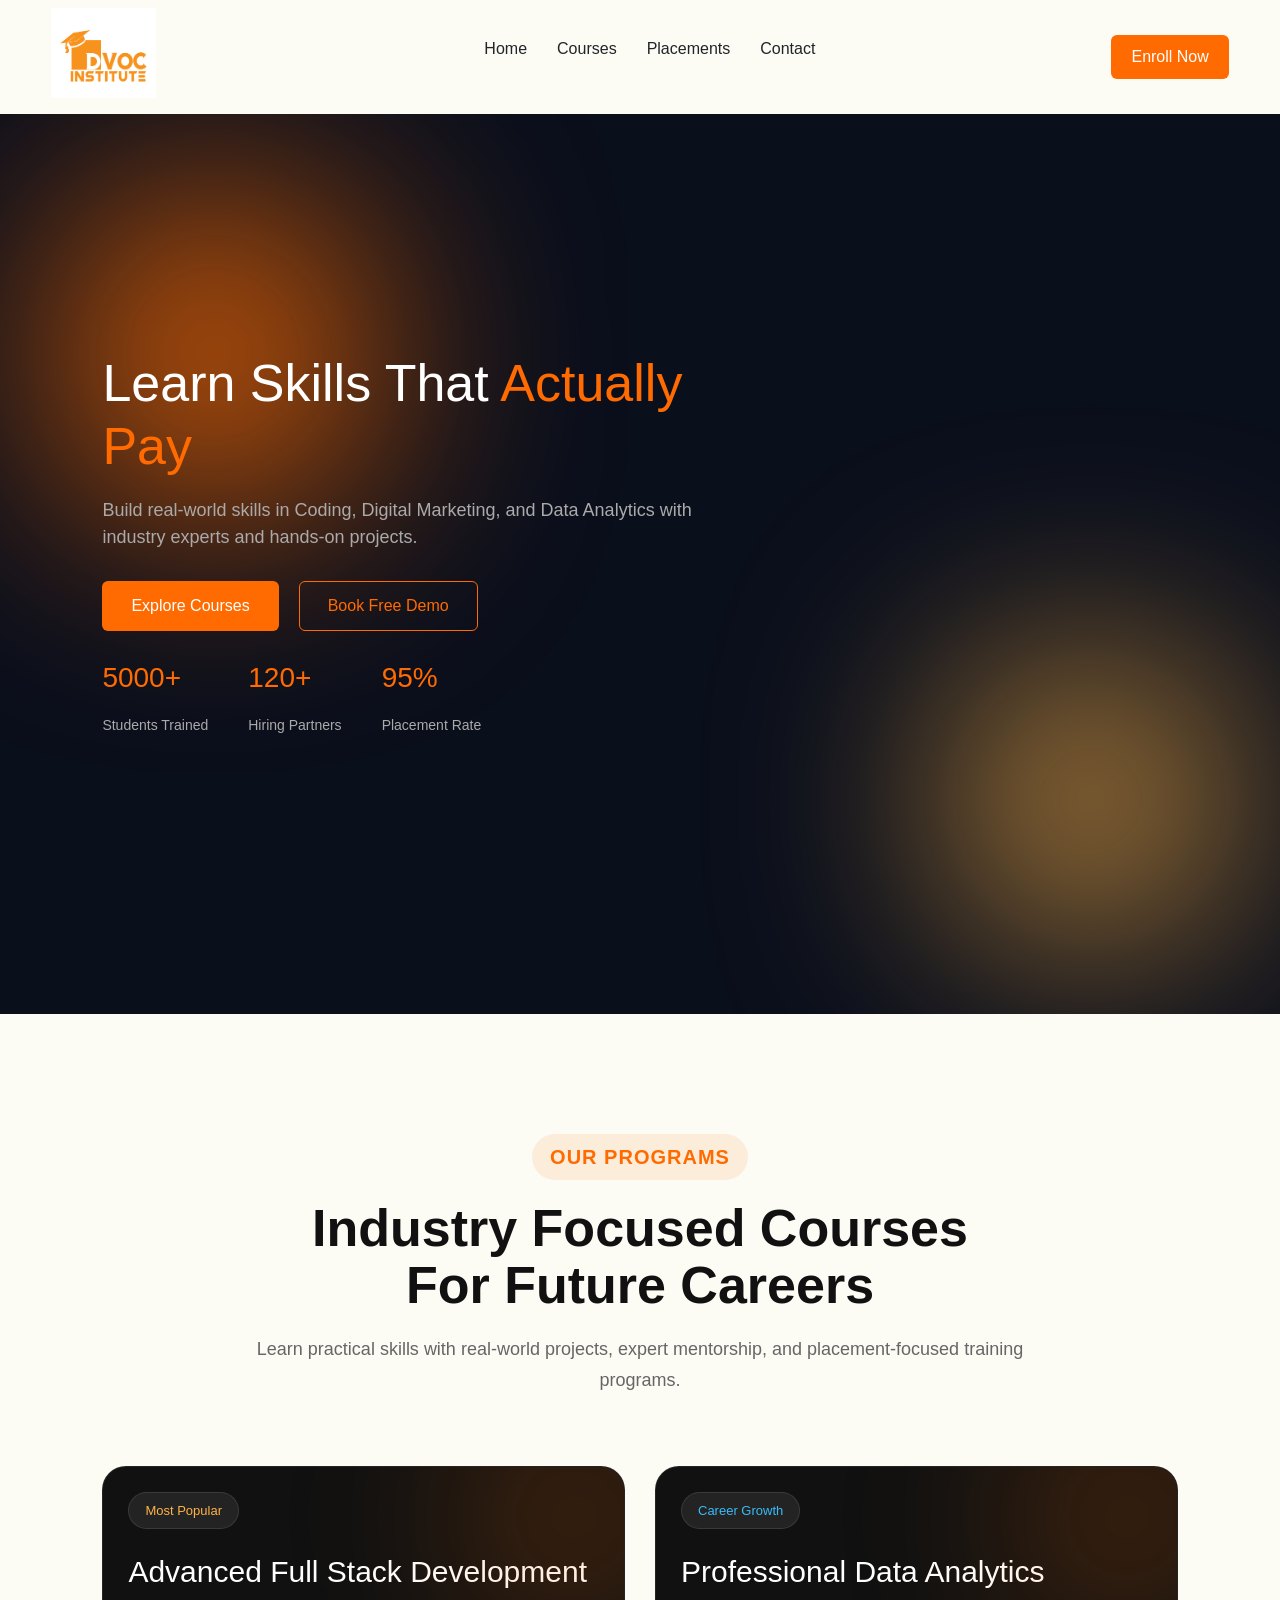
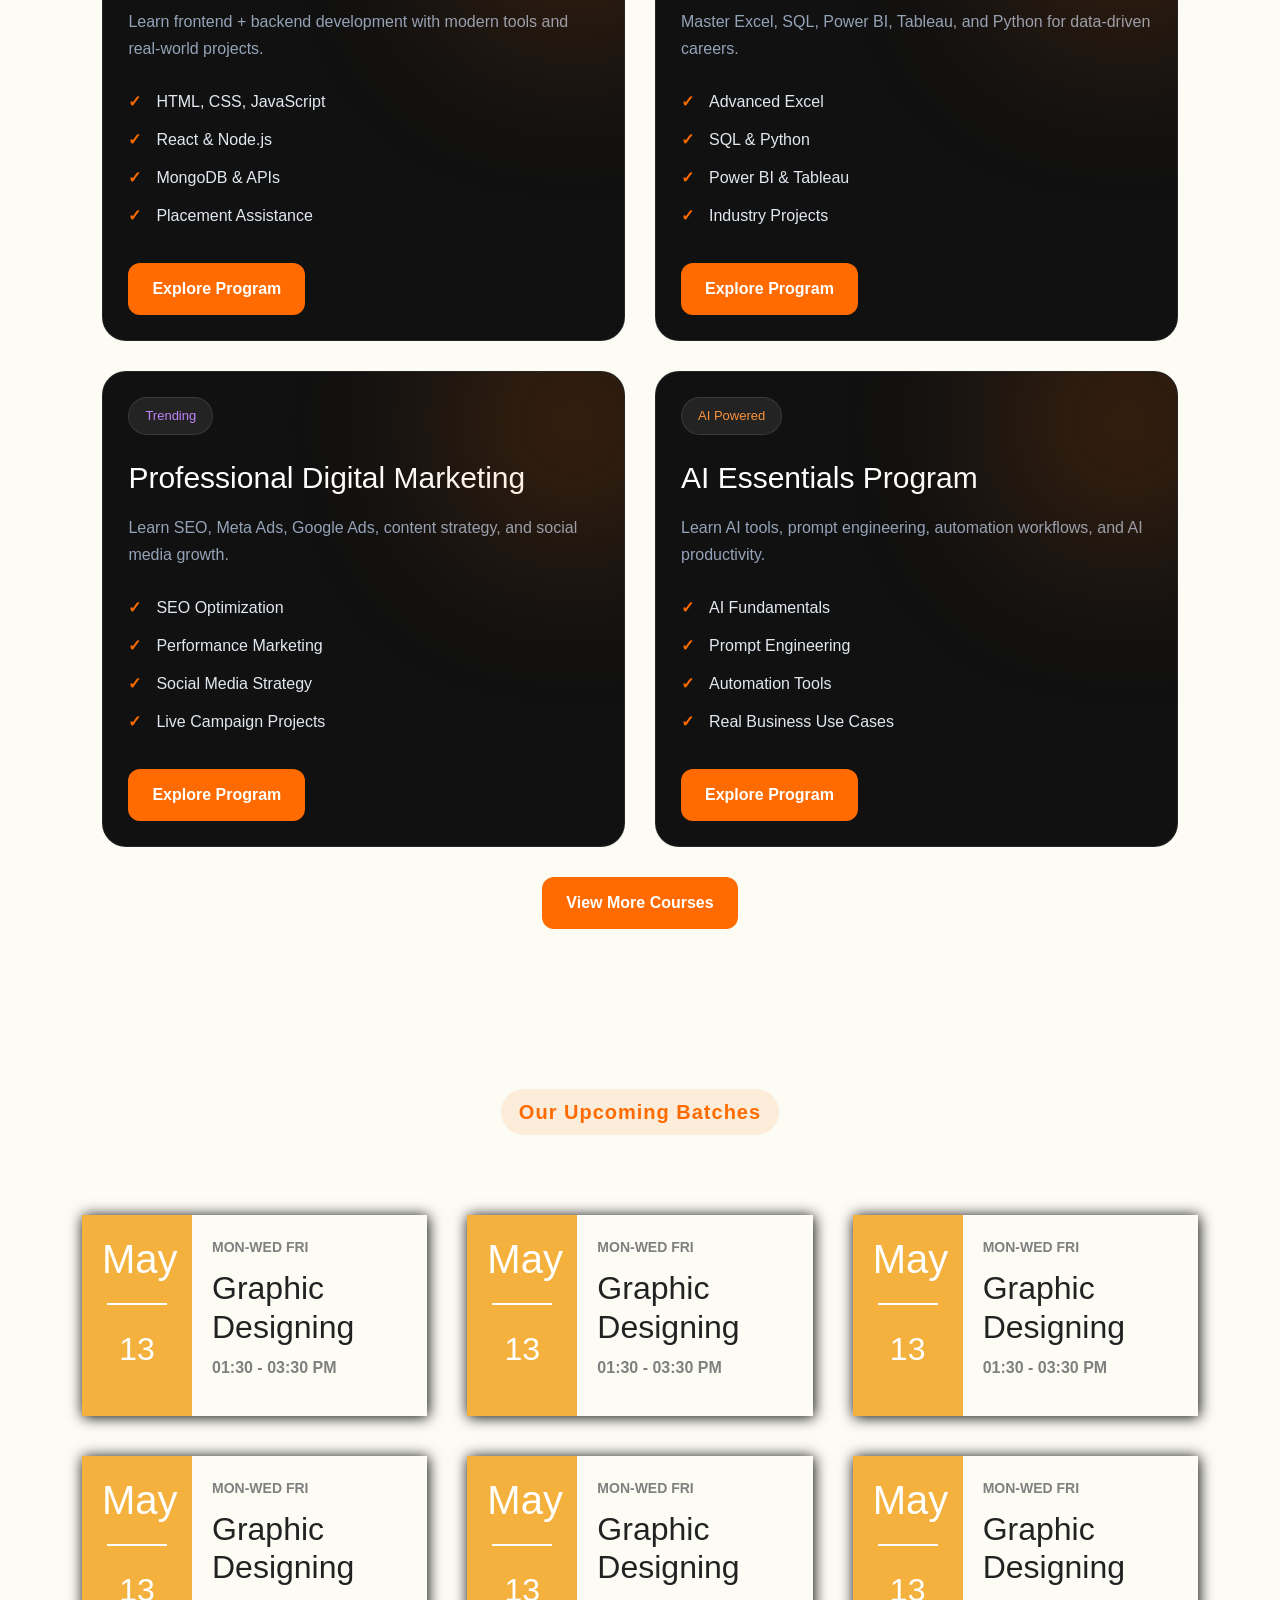
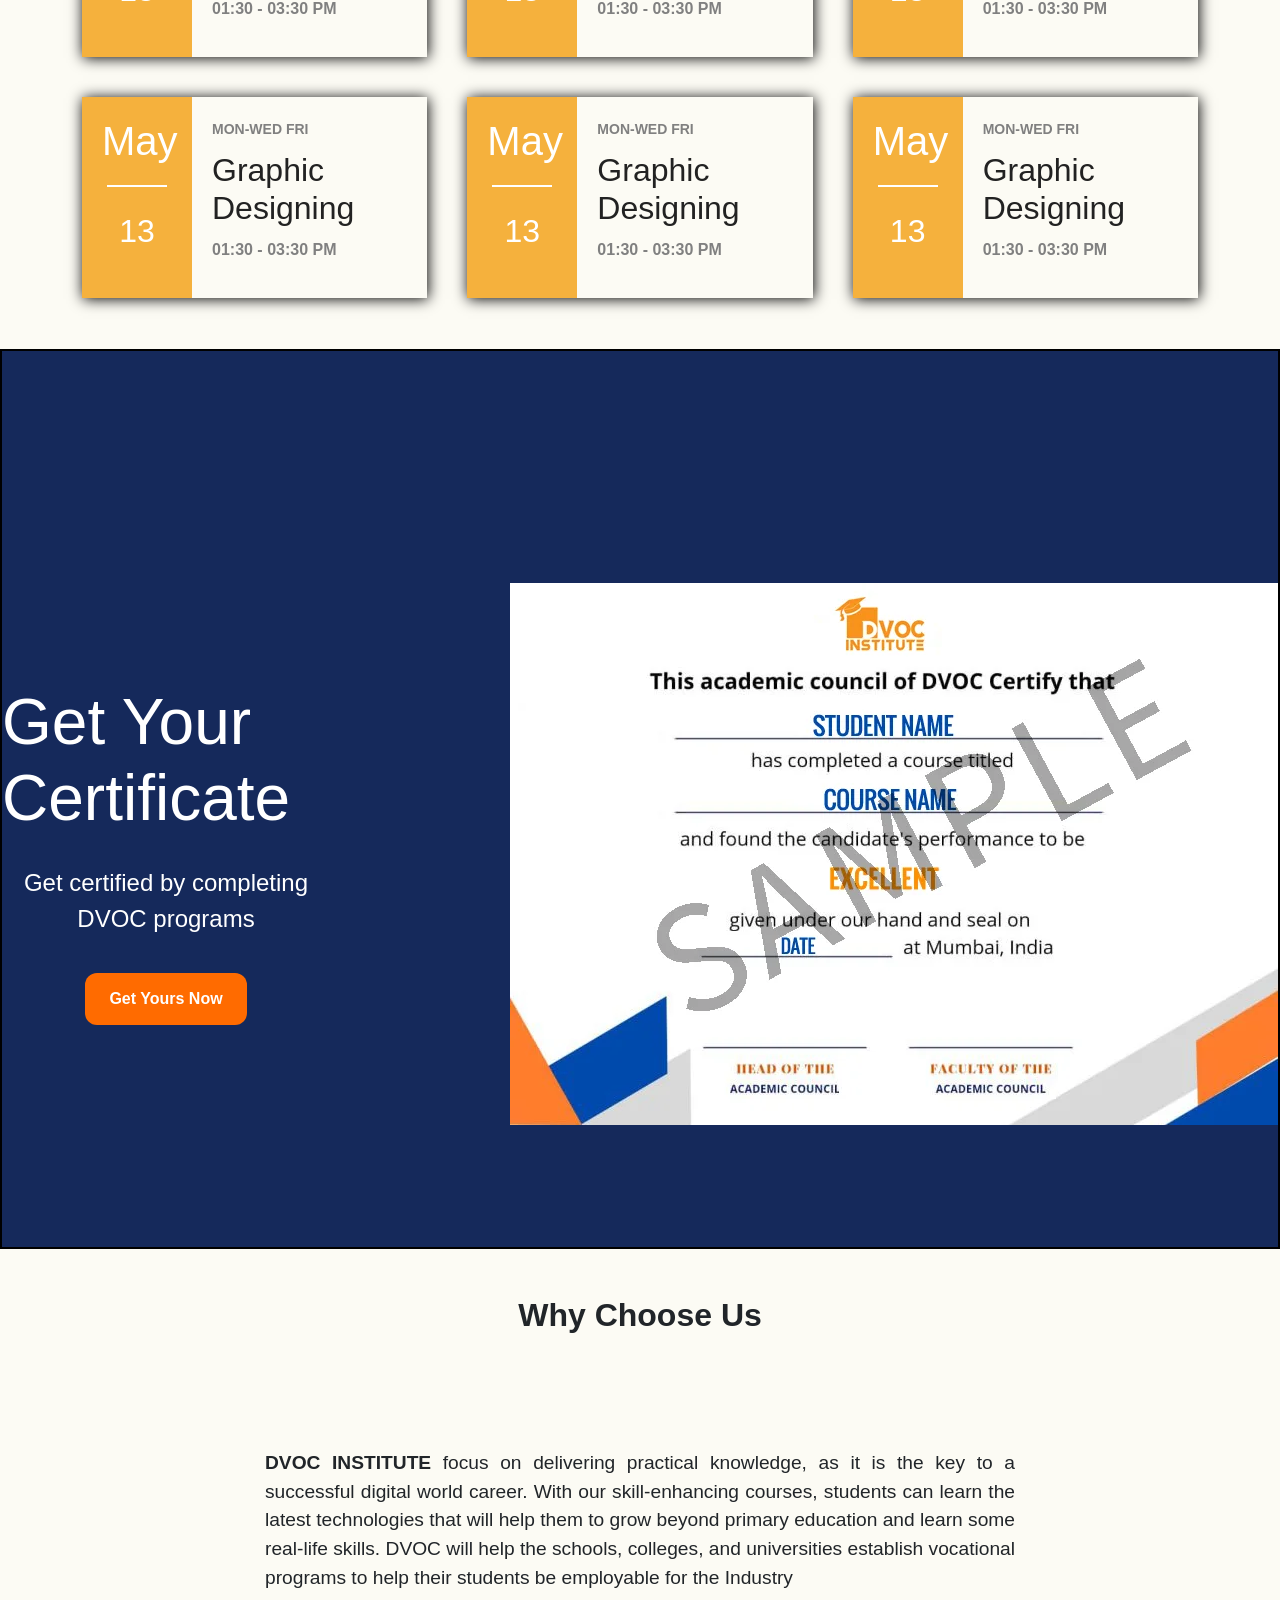
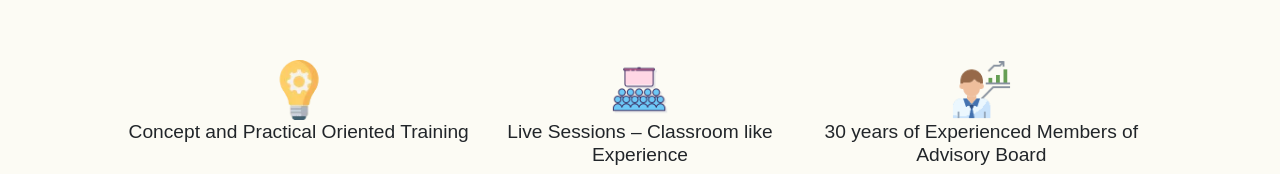
==== commit b00d1a9d: "why choose done" ====
--- a/index.html
+++ b/index.html
@@ -347,9 +347,47 @@
     </section>
 
     <section class="Get-Certificate">
-      <div class="certificate">Get Your Certificate</div>
+      <div class="certificate">
+        <h1>Get Your Certificate</h1>
+        <p>Get certified by completing DVOC programs</p>
+
+        <div><a href="#" class="course-btn">Get Yours Now</a></div>
+      </div>
       <div class="image">
-        <img src = "./assets/certno1-copy.png.webp"/>
+        <img src="./assets/certno1-copy.png.webp" />
+      </div>
+    </section>
+
+    <section class="why-choose-us">
+      <div class="choose">
+        <h1>Why Choose Us</h1>
+
+        <p>
+          <b>DVOC INSTITUTE </b>focus on delivering practical knowledge, as it
+          is the key to a successful digital world career. With our
+          skill-enhancing courses, students can learn the latest technologies
+          that will help them to grow beyond primary education and learn some
+          real-life skills. DVOC will help the schools, colleges, and
+          universities establish vocational programs to help their students be
+          employable for the Industry
+        </p>
+
+        <div class="icon-container">
+          <div class="icon">
+            <img src="./assets/concept-1.png.webp" />
+            <h3>Concept and Practical Oriented Training</h3>
+          </div>
+
+          <div class="icon">
+            <img src="./assets/general-session.png" />
+            <h3>Live Sessions – Classroom like Experience</h3>
+          </div>
+
+          <div class="icon">
+            <img src="./assets/increase-1.png" />
+            <h3>30 years of Experienced Members of Advisory Board</h3>
+          </div>
+        </div>
       </div>
     </section>
 
--- a/style.css
+++ b/style.css
@@ -378,7 +378,8 @@
 
 /* UpComing Batches */
 .batch-big-container {
-  padding-top: 110px;
+  /* padding-top: 25px;*/
+  min-height: 100vh;
   background: #fcfbf4;
 }
 .batches {
@@ -483,25 +484,70 @@
   font-weight: bold;
 }
 
-
-.Get-Certificate{
-border:  2px solid black;
+.Get-Certificate {
+  min-height: 100vh;
+  /* margin-top: 12rem; */
+  border: 2px solid black;
   padding-top: 110px;
   background: #15295b;
   color: white;
   display: flex;
   justify-content: center;
   align-items: center;
-  gap: 25px;
-}
-
-.certificate{
-    border: 3px solid #0a0f1c;
-}
-
-.image{
-    /* border-left: 12px solid  rgb(53, 15, 15); */
-    border: 2px solid black;
+  gap: 180px;
+}
+
+.certificate {
+  display: flex;
+  gap: 20px;
+  flex-direction: column;
+  align-items: center;
+}
+
+.certificate h1 {
+  font-size: 4rem;
+}
+
+.certificate p {
+  font-size: 1.5rem;
+  text-align: center;
+}
+
+.why-choose-us {
+  background: #fcfbf4;
+}
+
+.choose h1 {
+  text-align: center;
+  padding: 47px;
+  margin-bottom: 3rem;
+  font-size: 2rem;
+  font-weight: bold;
+}
+
+.choose p {
+  font-size: larger;
+  gap: 8px;
+  text-align: justify;
+  margin: 67px auto;
+  width: 750px;
+}
+
+
+.icon-container{
+  display: grid;
+  grid-template-columns: repeat(auto-fit, minmax(200px , 1fr));
+  text-align: center;
+  margin-inline: 10vw;
+}
+
+.icon img{
+  width: 60px;
+}
+
+
+.icon  h3{
+  font-size: larger;
 }
 /* RESPONSIVE */
 @media (max-width: 992px) {
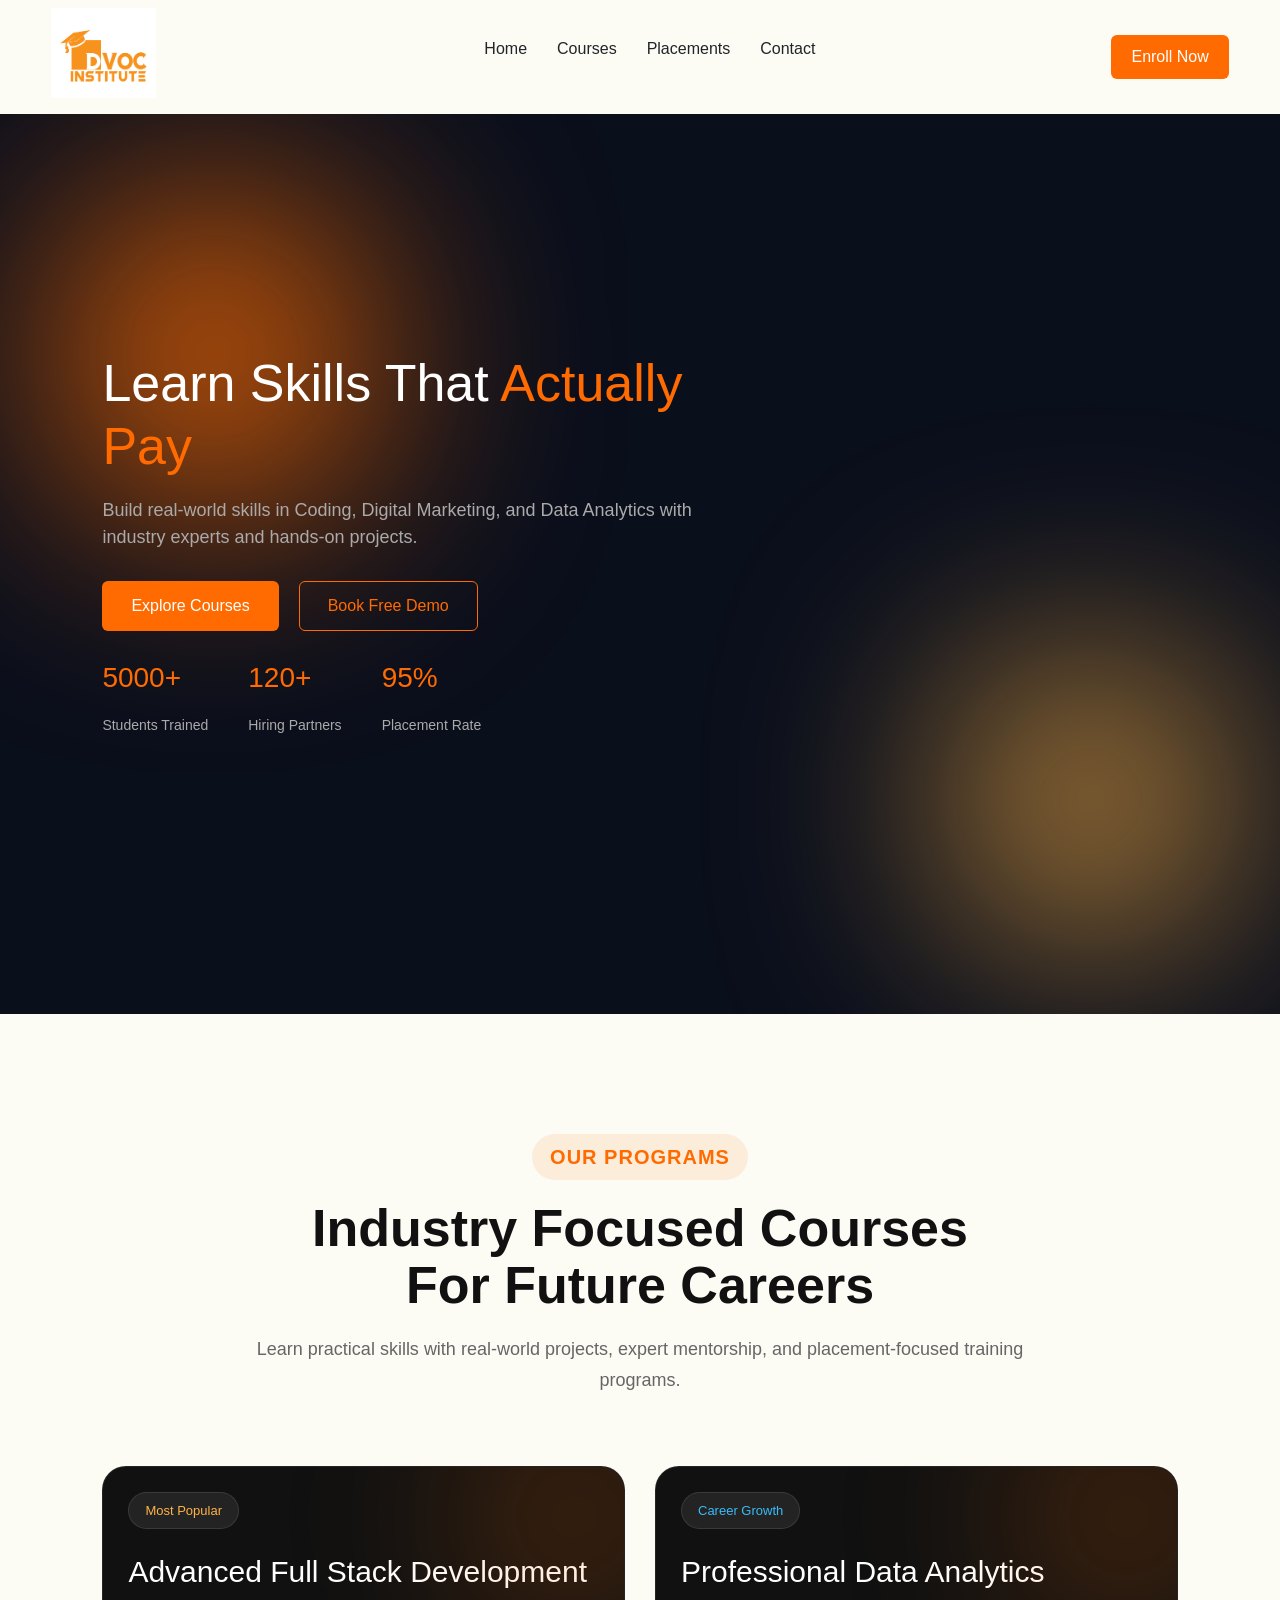
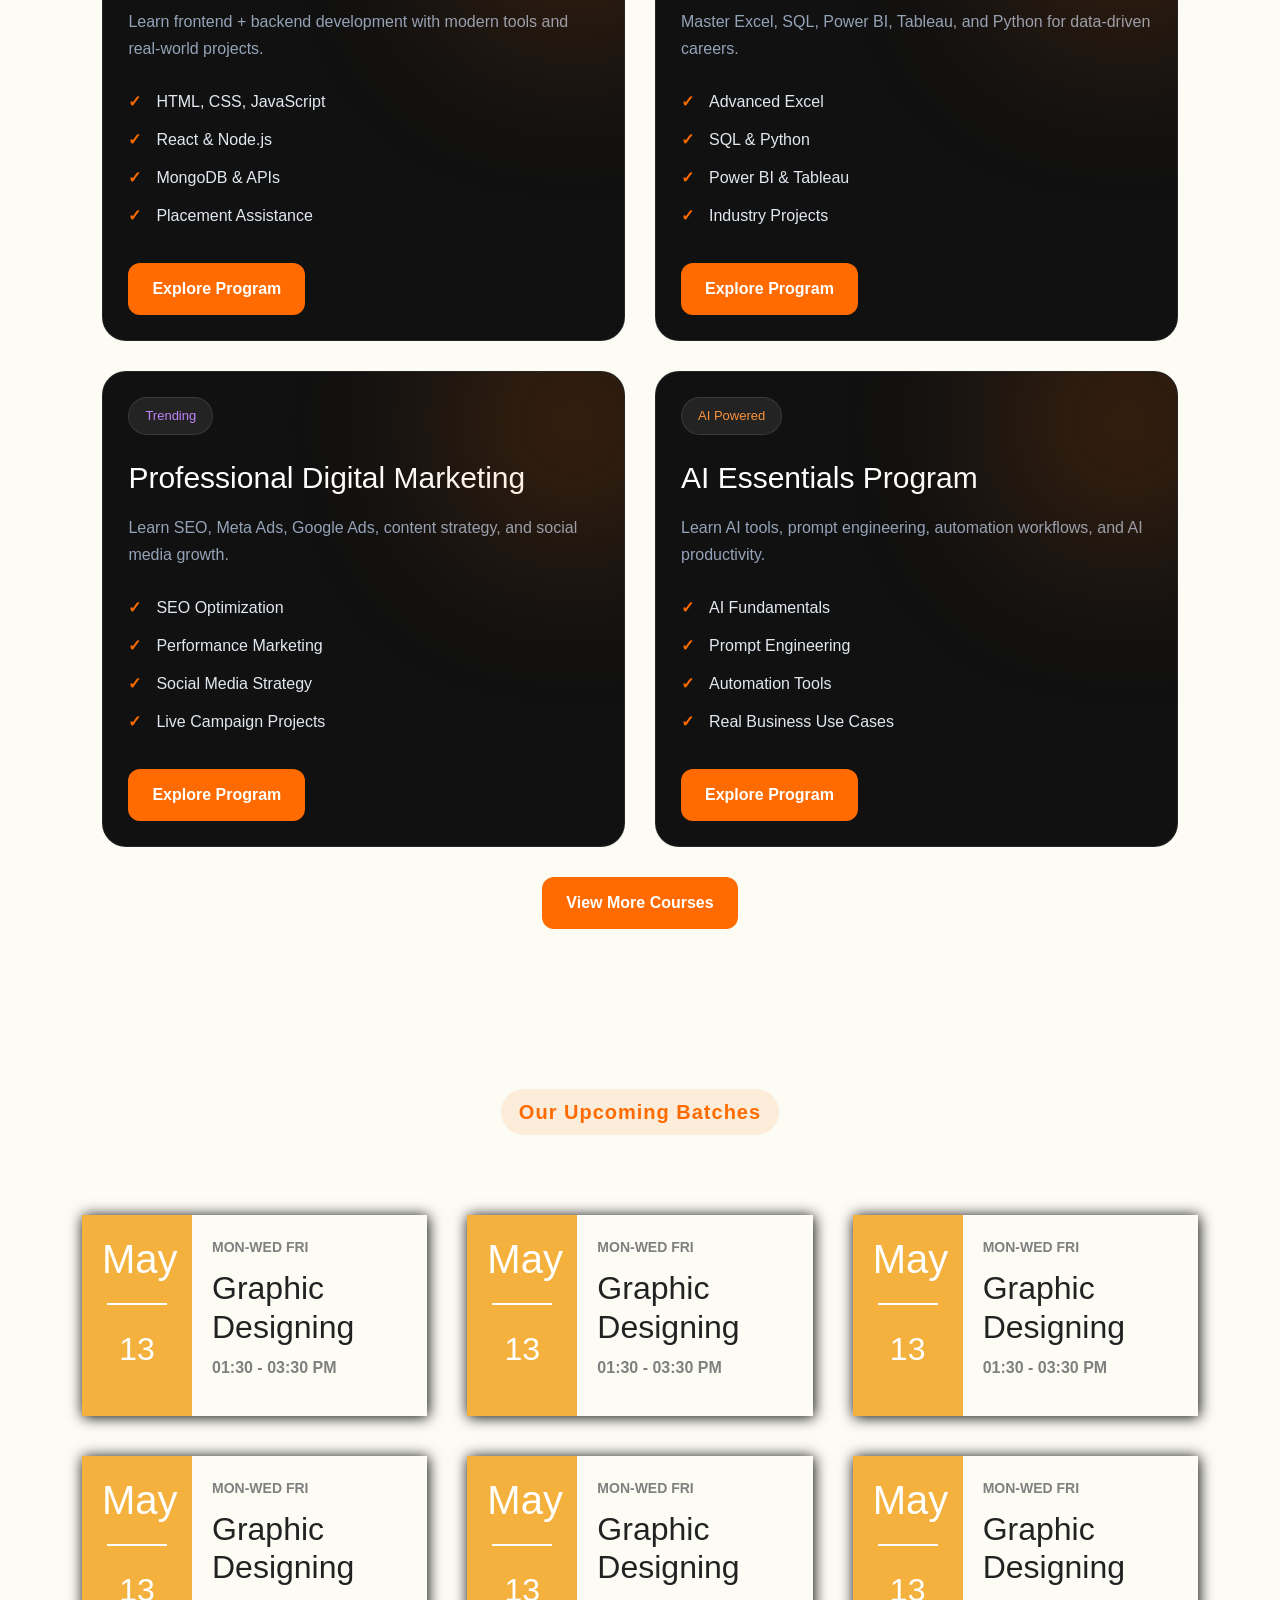
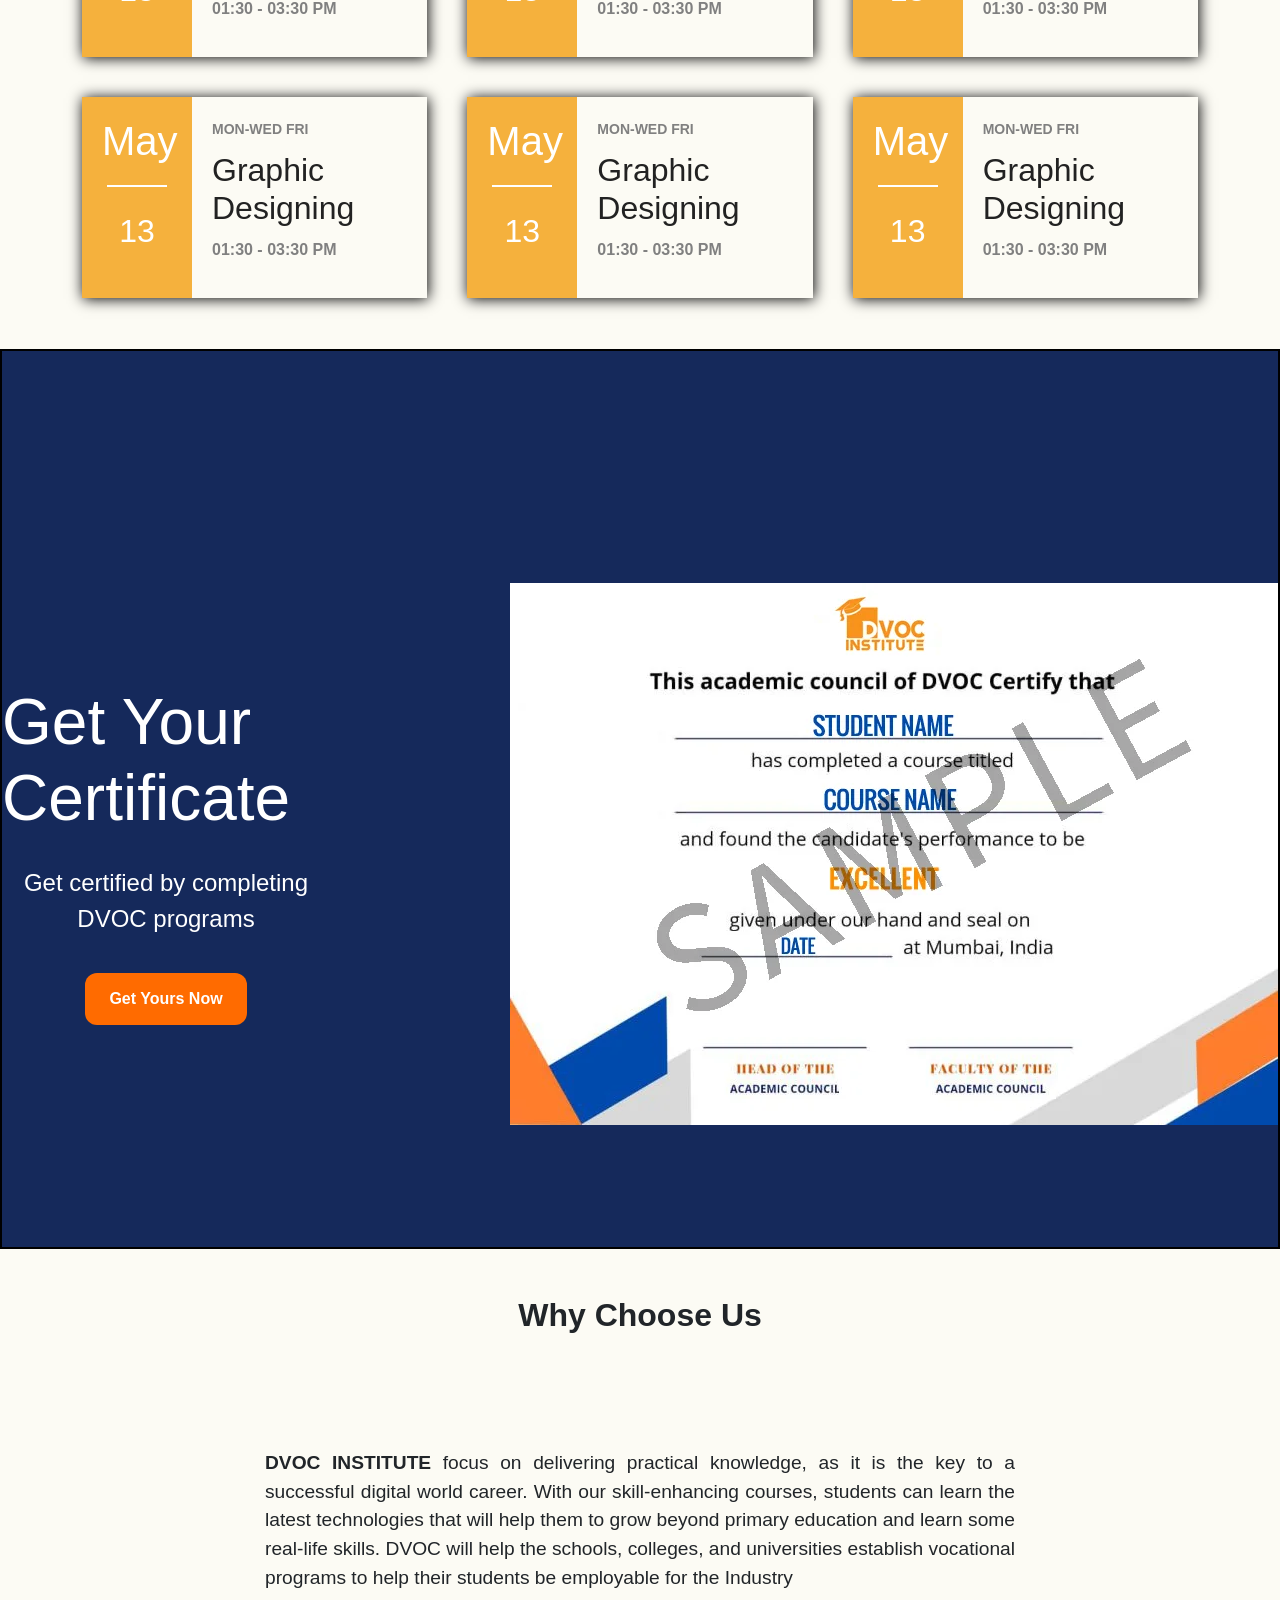
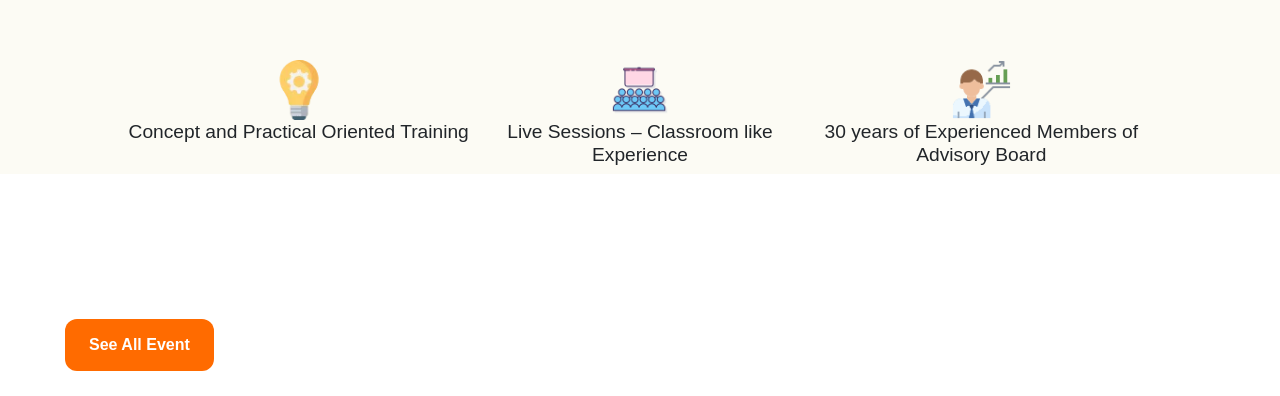
==== commit 14c8db6d: "Base of Event done" ====
--- a/index.html
+++ b/index.html
@@ -346,6 +346,7 @@
       </div>
     </section>
 
+    <!-- Get Certificate -->
     <section class="Get-Certificate">
       <div class="certificate">
         <h1>Get Your Certificate</h1>
@@ -358,6 +359,8 @@
       </div>
     </section>
 
+
+    <!-- Why Choose us -->
     <section class="why-choose-us">
       <div class="choose">
         <h1>Why Choose Us</h1>
@@ -391,6 +394,16 @@
       </div>
     </section>
 
+
+    <!-- Events -->
+    <section class="event">
+      <div class = "eventInfo">
+        <h1>Events</h1>
+         <p>Events are the best way to get connected and learn from the professionals.</p>
+         <div><a href="#" class="course-btn">See All Event</a></div>
+      </div>
+    </section>
+
     <!-- Bootstrap JS -->
     <script src="https://cdn.jsdelivr.net/npm/bootstrap@5.3.8/dist/js/bootstrap.bundle.min.js"></script>
   </body>
--- a/style.css
+++ b/style.css
@@ -533,7 +533,6 @@
   width: 750px;
 }
 
-
 .icon-container{
   display: grid;
   grid-template-columns: repeat(auto-fit, minmax(200px , 1fr));
@@ -545,10 +544,29 @@
   width: 60px;
 }
 
-
 .icon  h3{
   font-size: larger;
 }
+
+
+.event{
+padding: 25px;
+background-image:linear-gradient(rgba(0,0,0,0.5)), url("assets/photo-1558008258-3256797b43f3.avif");
+background-repeat: no-repeat;
+background-position: center;
+background-size: cover;
+color: white;
+}
+
+
+.eventInfo{
+margin-left: 40px;
+width: 400px;
+
+}
+
+
+
 /* RESPONSIVE */
 @media (max-width: 992px) {
   .courses-grid {
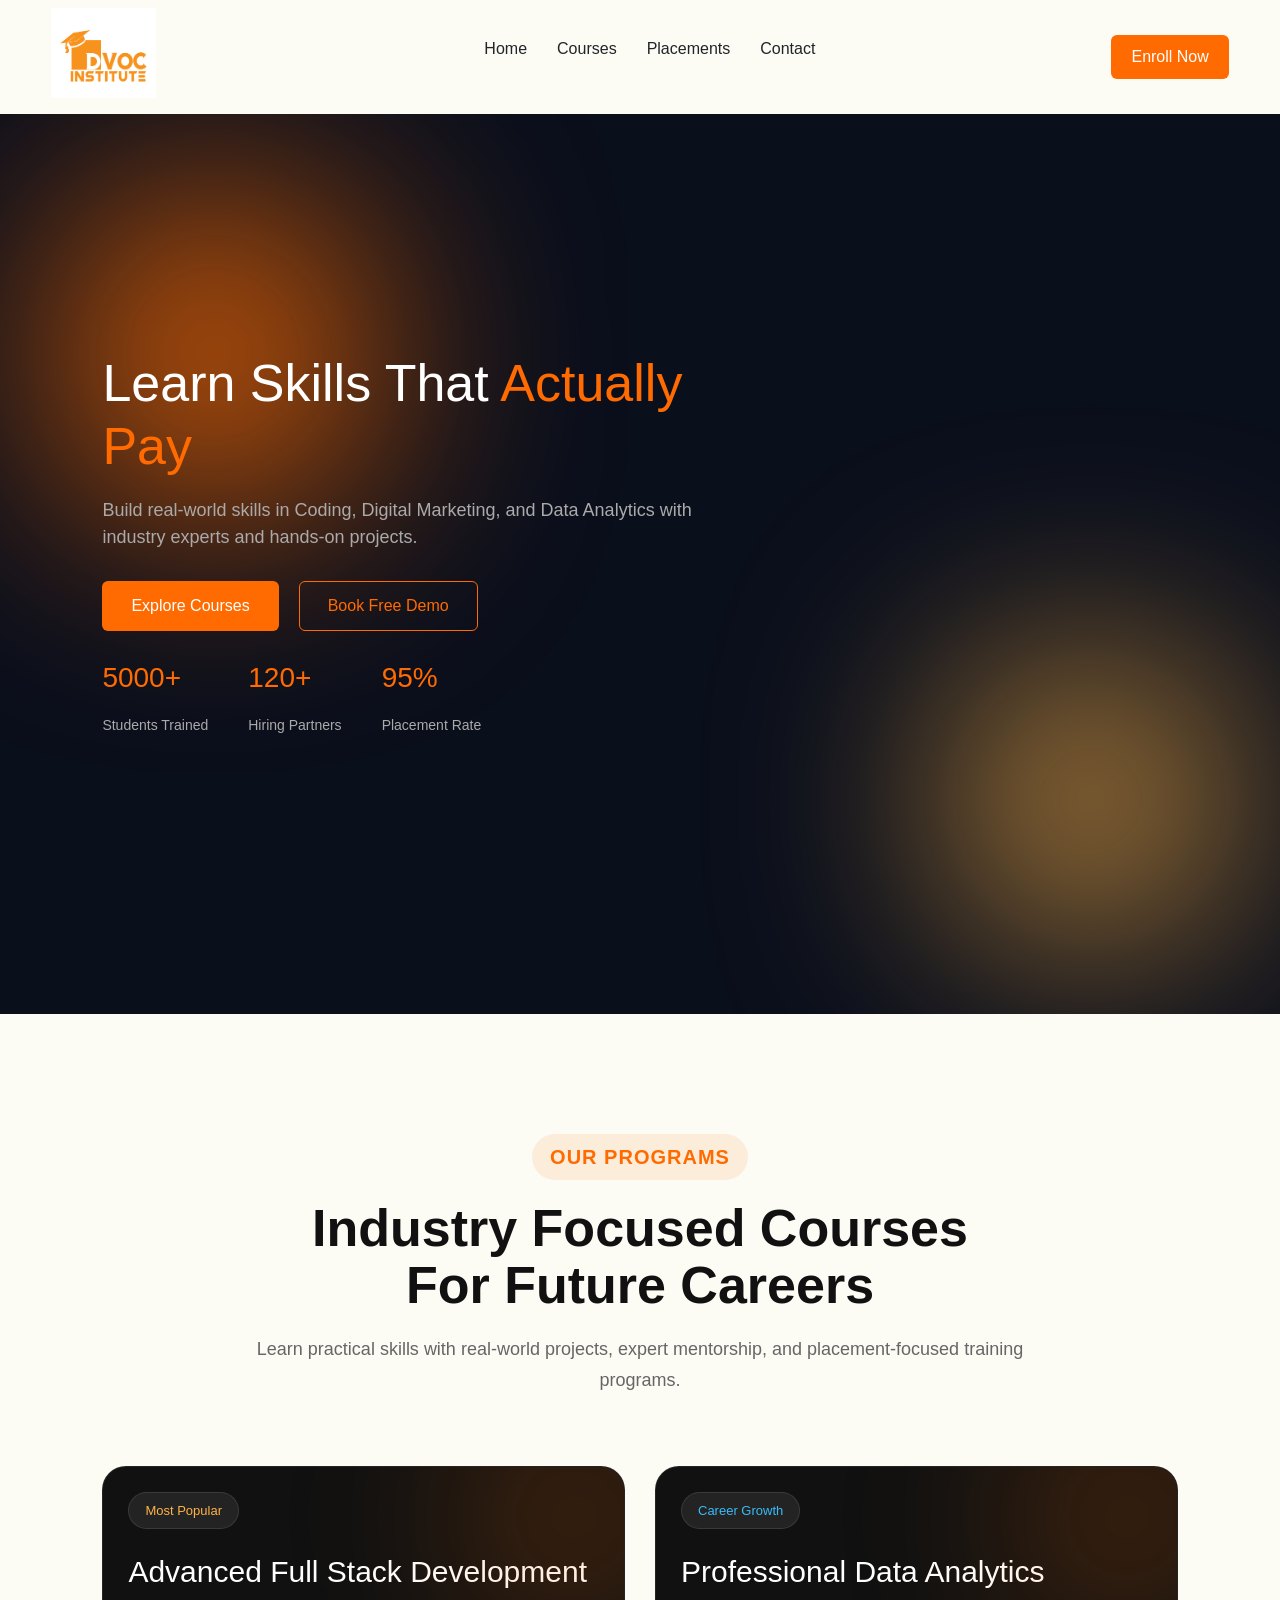
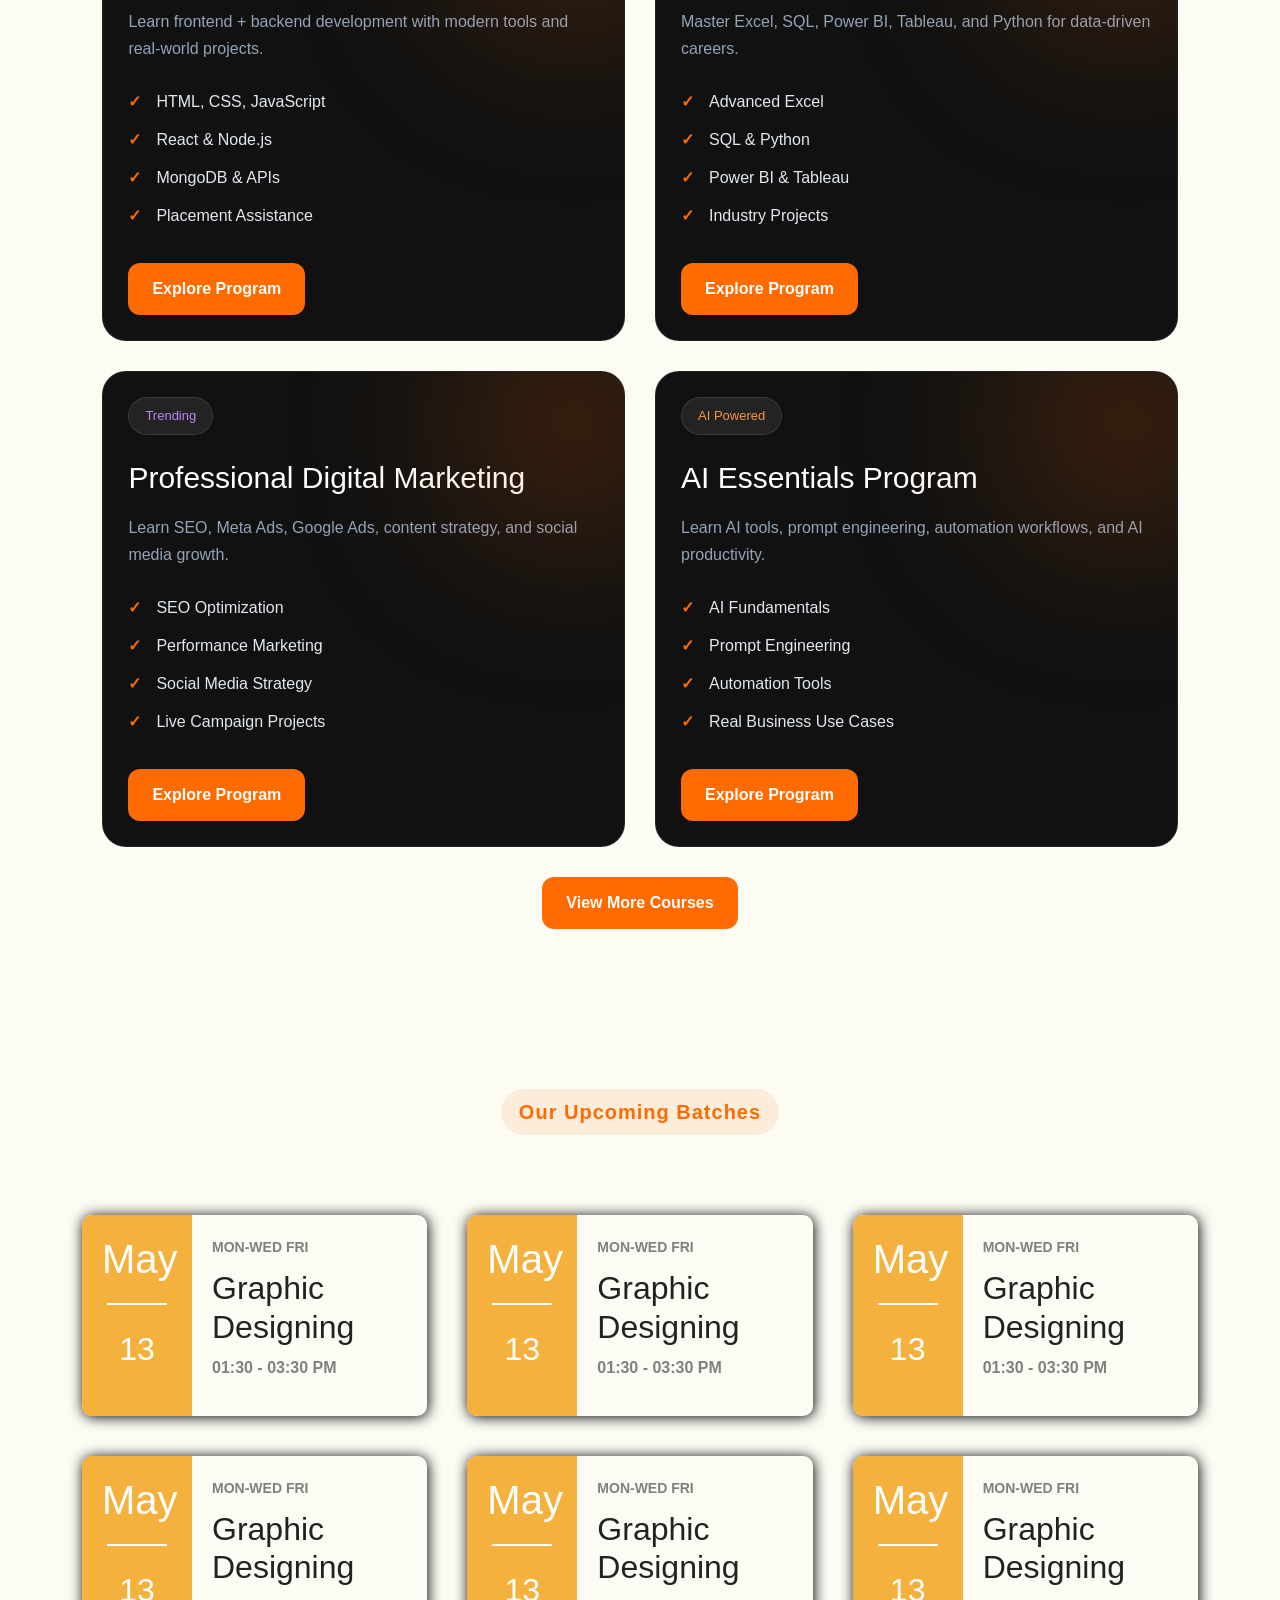
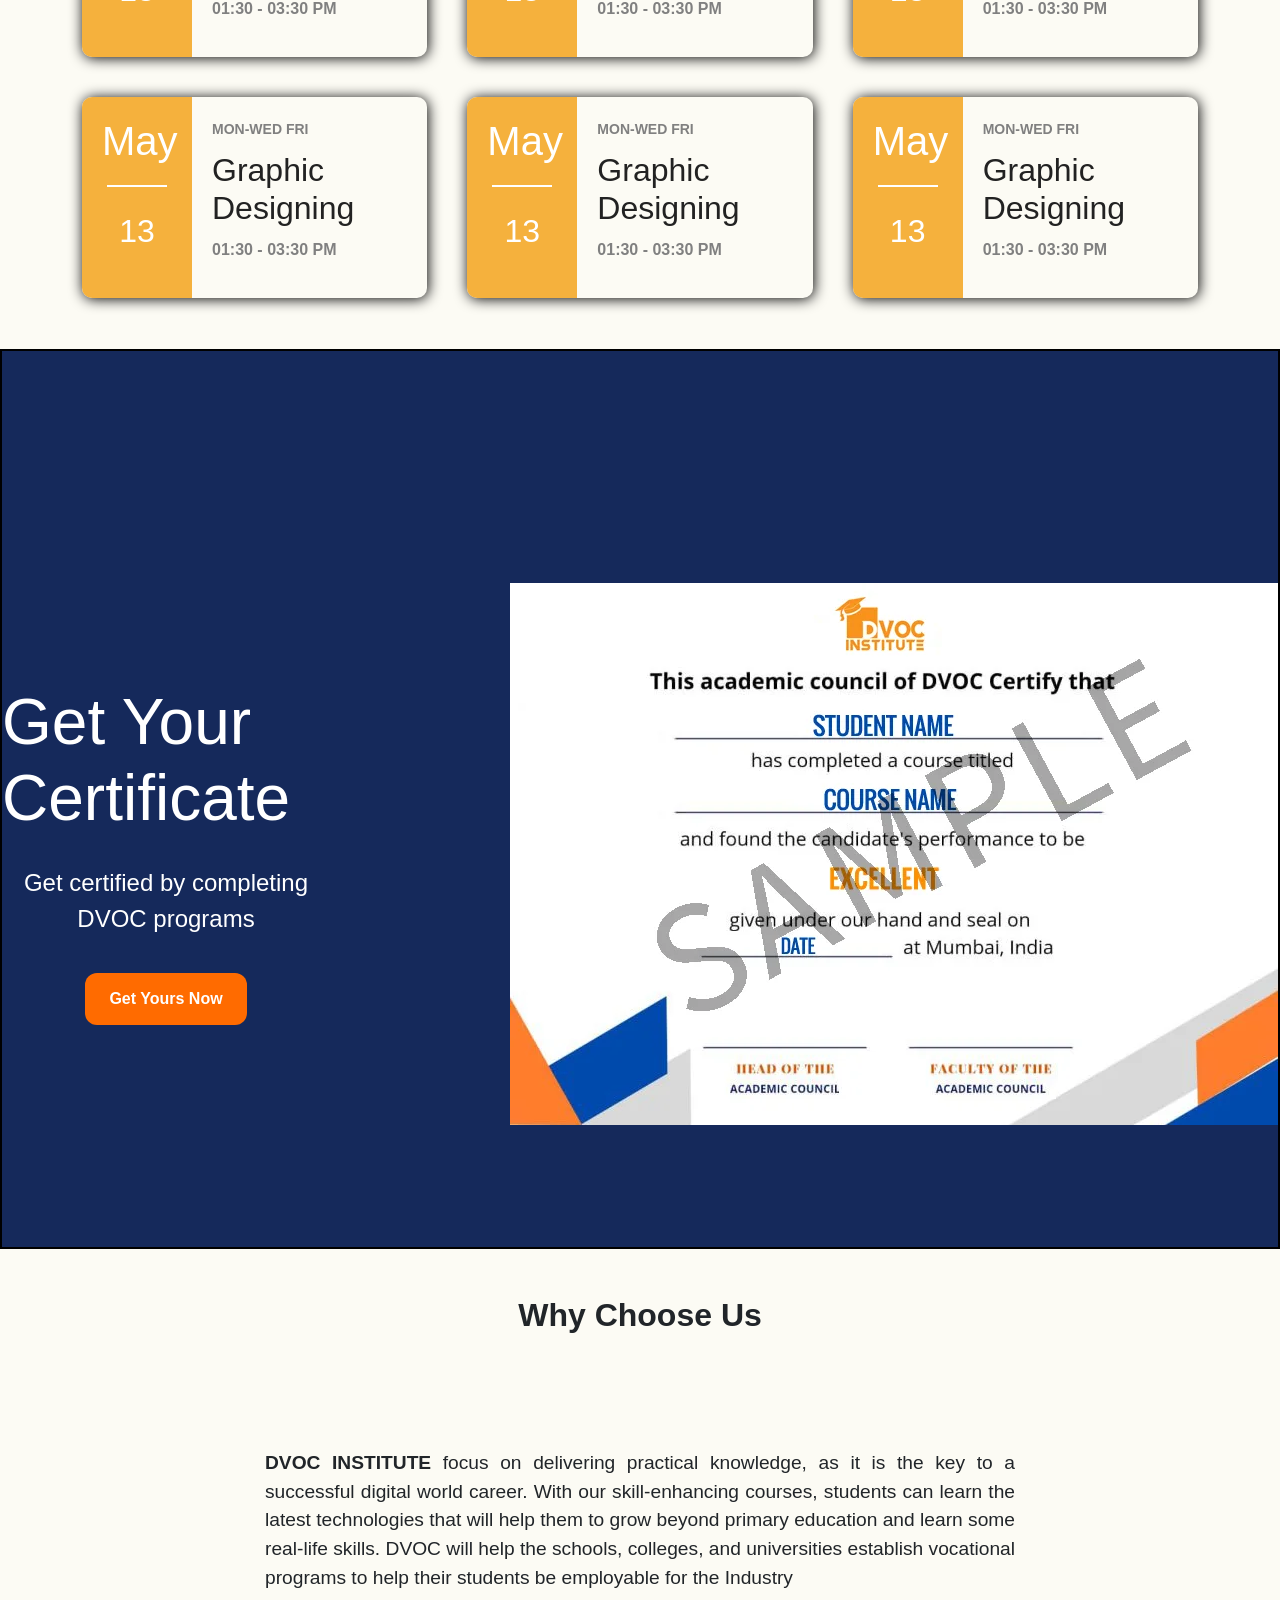
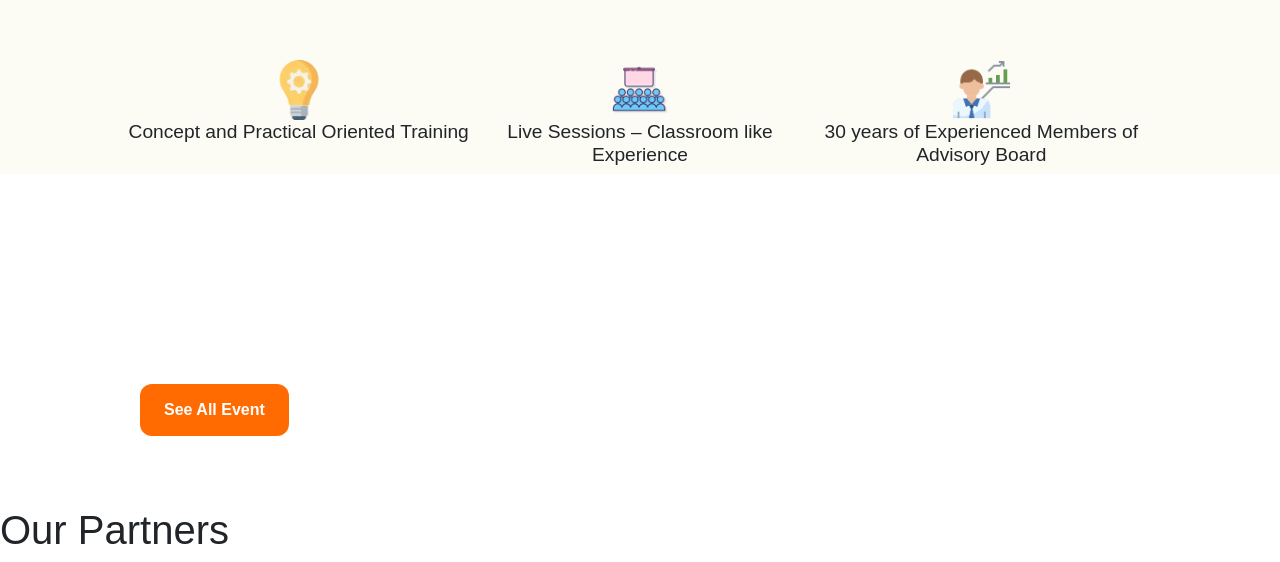
==== commit e10f7f2c: "Our partner wip" ====
--- a/index.html
+++ b/index.html
@@ -404,6 +404,17 @@
       </div>
     </section>
 
+
+    <!-- Our Partners -->
+    <section class = "OurPartner">
+      <h1>Our Partners</h1>
+    </section>
+
+
+
+
+
+
     <!-- Bootstrap JS -->
     <script src="https://cdn.jsdelivr.net/npm/bootstrap@5.3.8/dist/js/bootstrap.bundle.min.js"></script>
   </body>
--- a/style.css
+++ b/style.css
@@ -392,8 +392,14 @@
 .bat-card {
   display: flex;
   box-shadow: 1px 1px 0.85rem black;
-}
-
+  border-radius: 10px;
+  transition:all 300ms cubic-bezier(0.445, 0.05, 0.55, 0.95); 
+}
+
+.bat-card:hover{
+    transform: scale(1.03);
+
+}
 /* TOP TEXT */
 
 .batch-top {
@@ -436,6 +442,8 @@
   width: 110px;
   padding: 20px;
   text-align: center;
+  border-top-left-radius: 10px;
+  border-bottom-left-radius: 10px;
 }
 
 /* MONTH */
@@ -462,6 +470,7 @@
 .content {
   padding: 20px;
   flex: 1;
+  /* border-radius: 20px !important; */
 }
 
 /* DAYS TEXT */
@@ -533,36 +542,43 @@
   width: 750px;
 }
 
-.icon-container{
+.icon-container {
   display: grid;
-  grid-template-columns: repeat(auto-fit, minmax(200px , 1fr));
+  grid-template-columns: repeat(auto-fit, minmax(200px, 1fr));
   text-align: center;
   margin-inline: 10vw;
 }
 
-.icon img{
+.icon img {
   width: 60px;
 }
 
-.icon  h3{
+.icon h3 {
   font-size: larger;
 }
 
-
-.event{
-padding: 25px;
-background-image:linear-gradient(rgba(0,0,0,0.5)), url("assets/photo-1558008258-3256797b43f3.avif");
-background-repeat: no-repeat;
-background-position: center;
-background-size: cover;
-color: white;
-}
-
-
-.eventInfo{
-margin-left: 40px;
-width: 400px;
-
+.event {
+  margin-left: 40px;
+  margin-right: 40px;
+  padding: 35px;
+  background-image:
+    linear-gradient(rgba(0, 0, 0, 0.5)),
+    url("assets/photo-1558008258-3256797b43f3.avif");
+  background-repeat: no-repeat;
+  background-position: center;
+  background-size: cover;
+  color: white;
+  margin-top: 20px;
+}
+
+.eventInfo {
+  font-weight: bold;
+  margin-left: 30px;
+  width: 400px;
+  padding: 35px;
+}
+.event p{
+  font-size: medium;
 }
 
 
